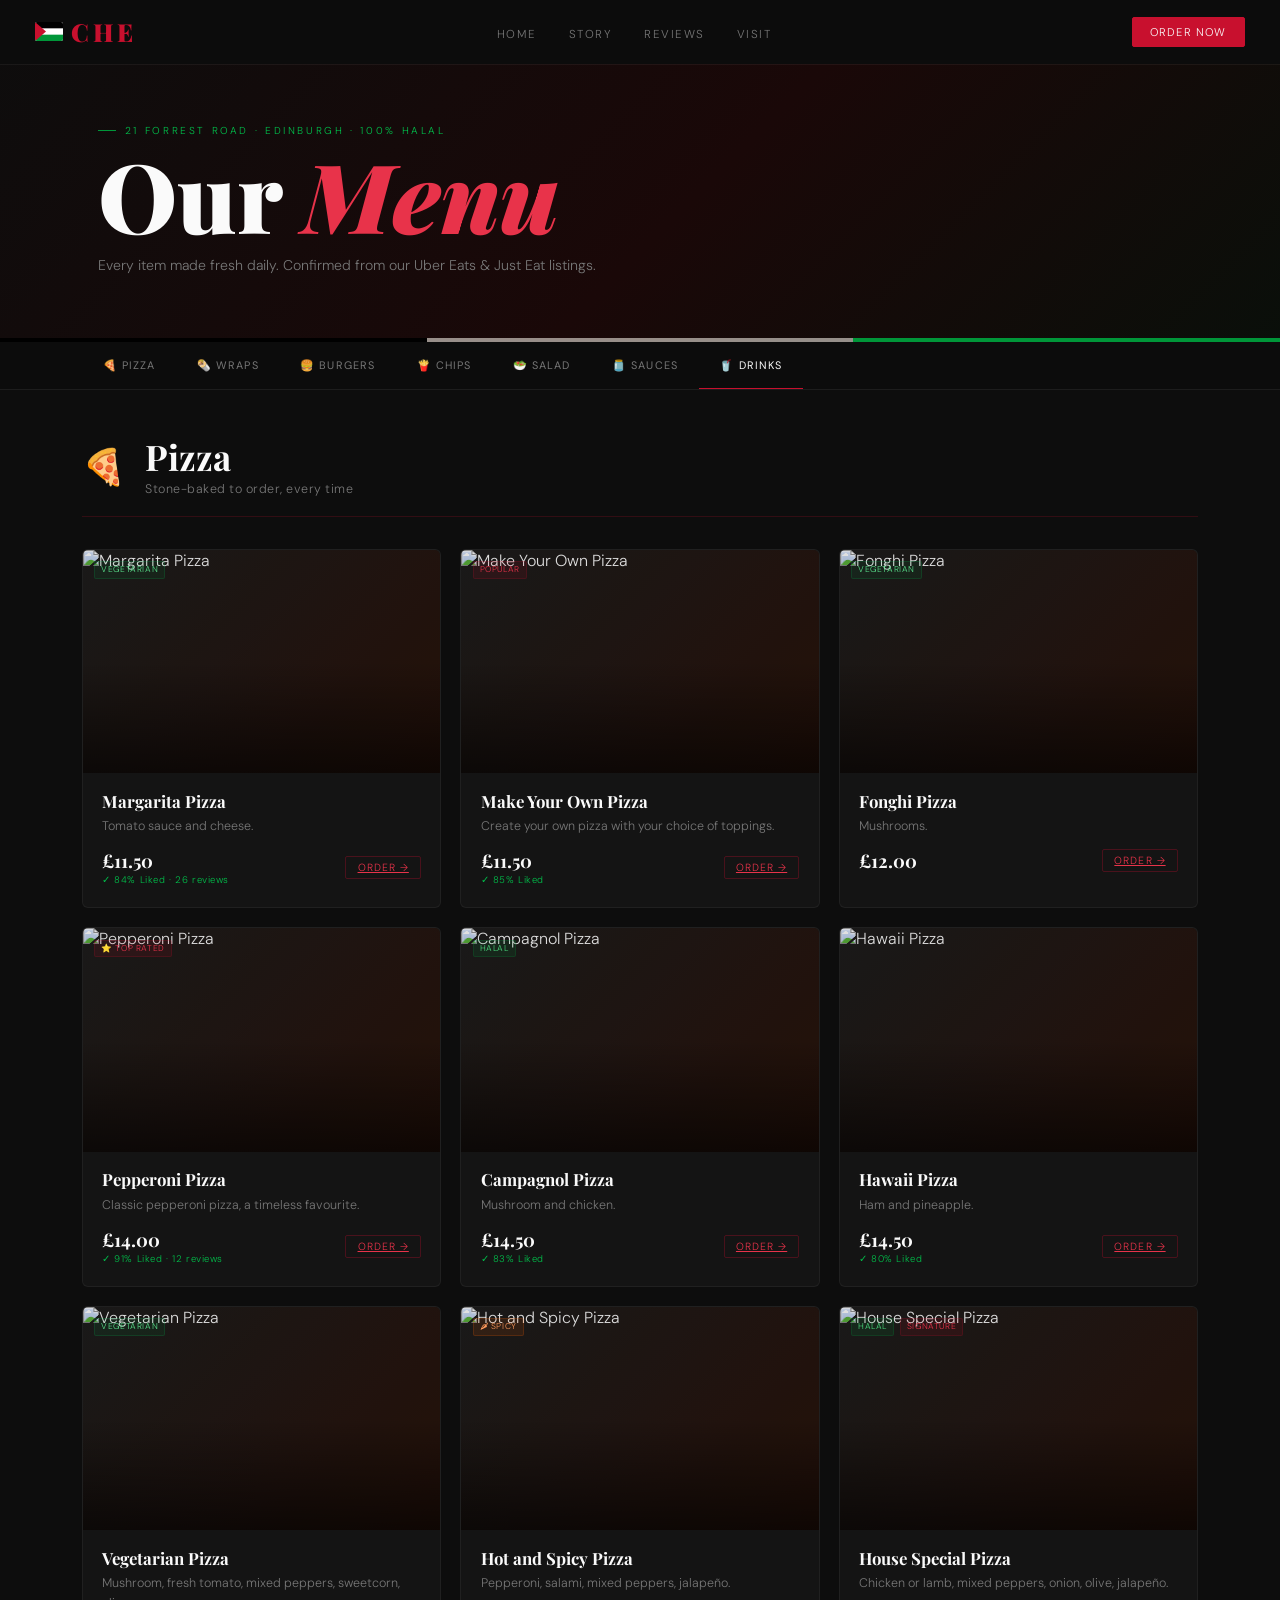
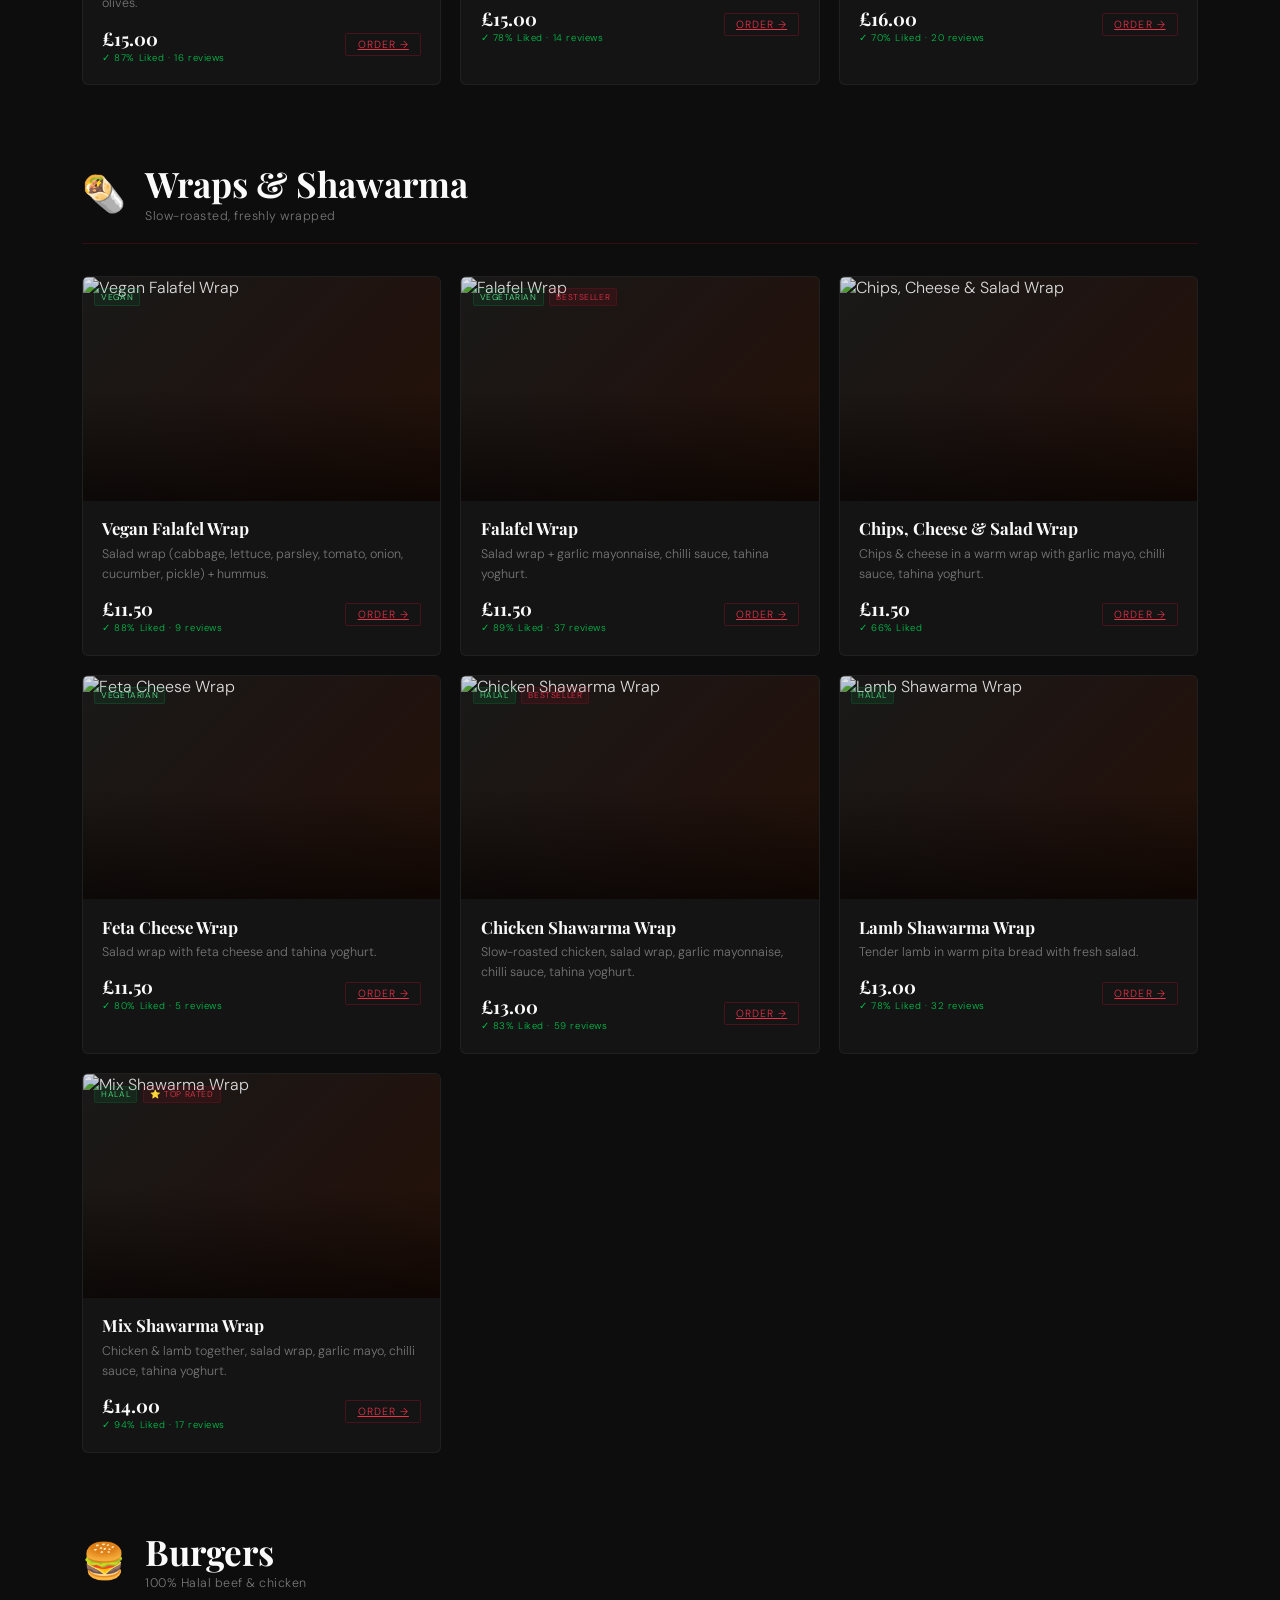
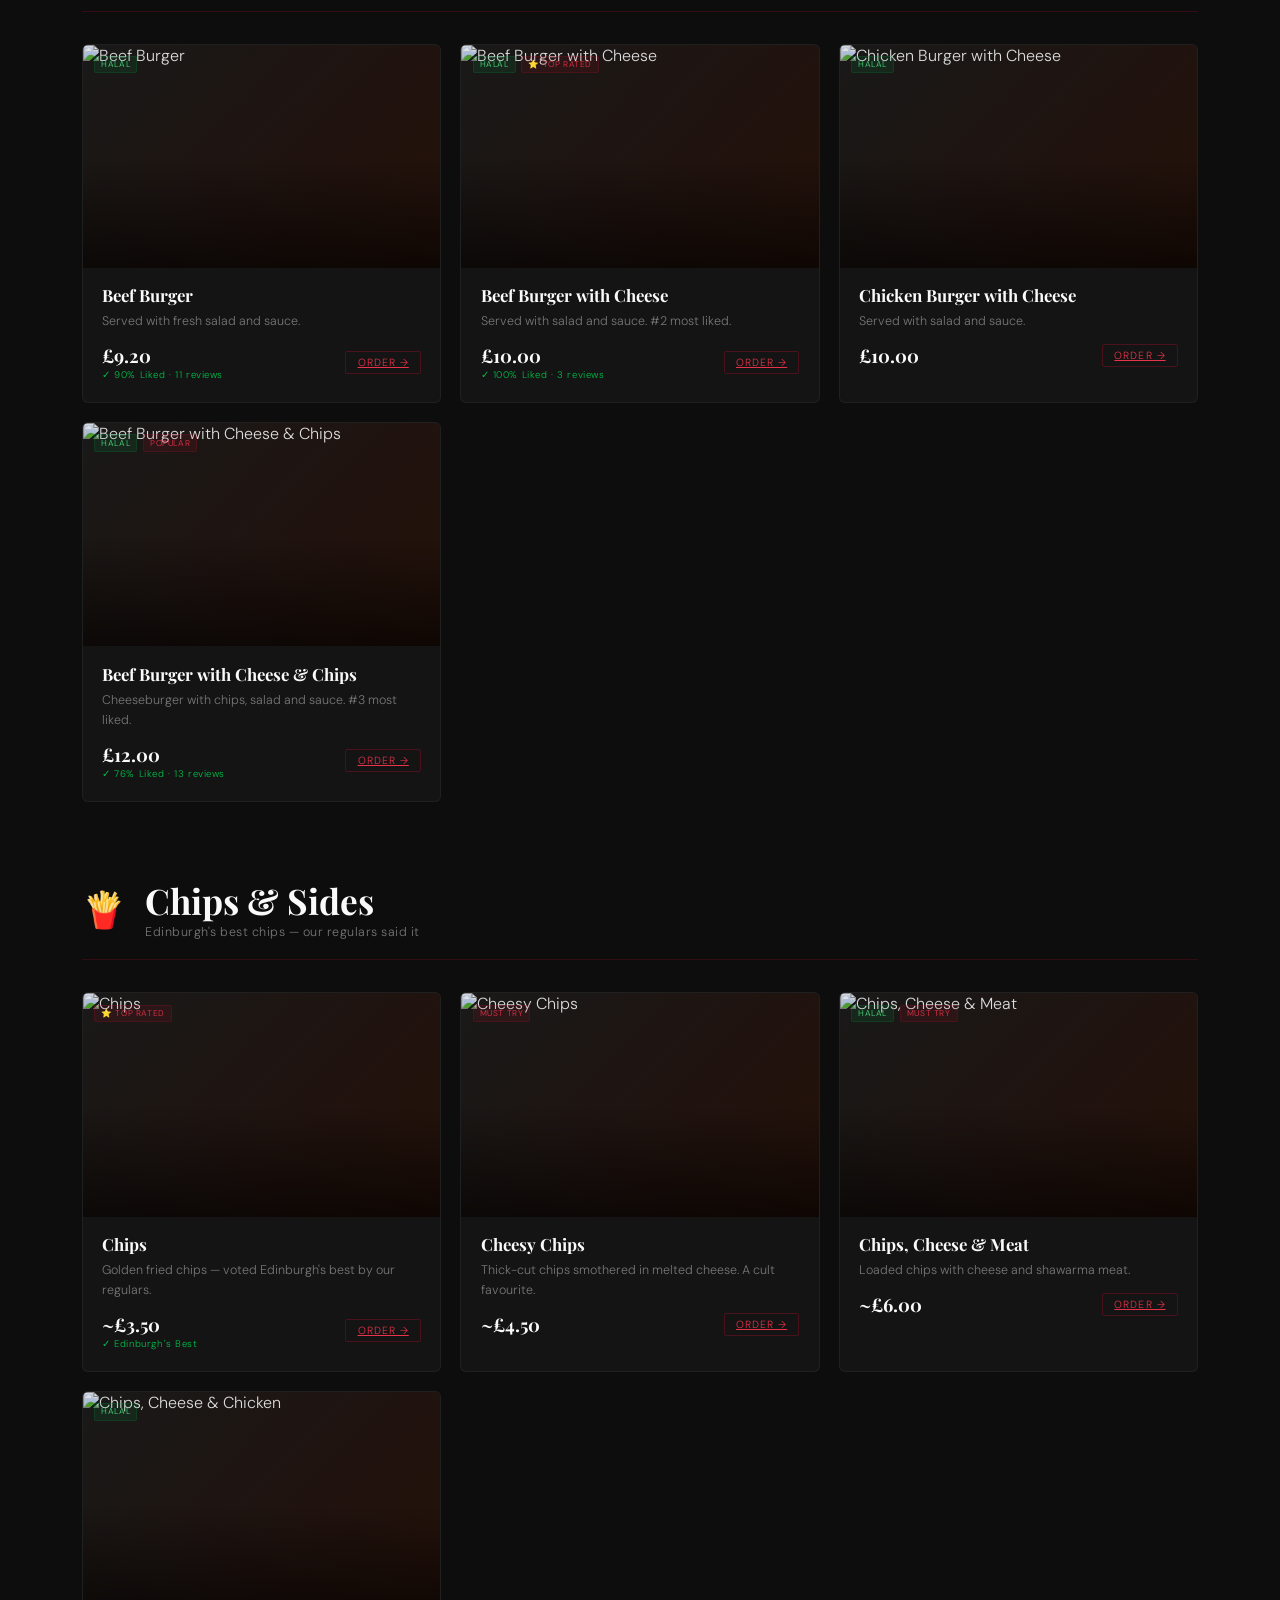
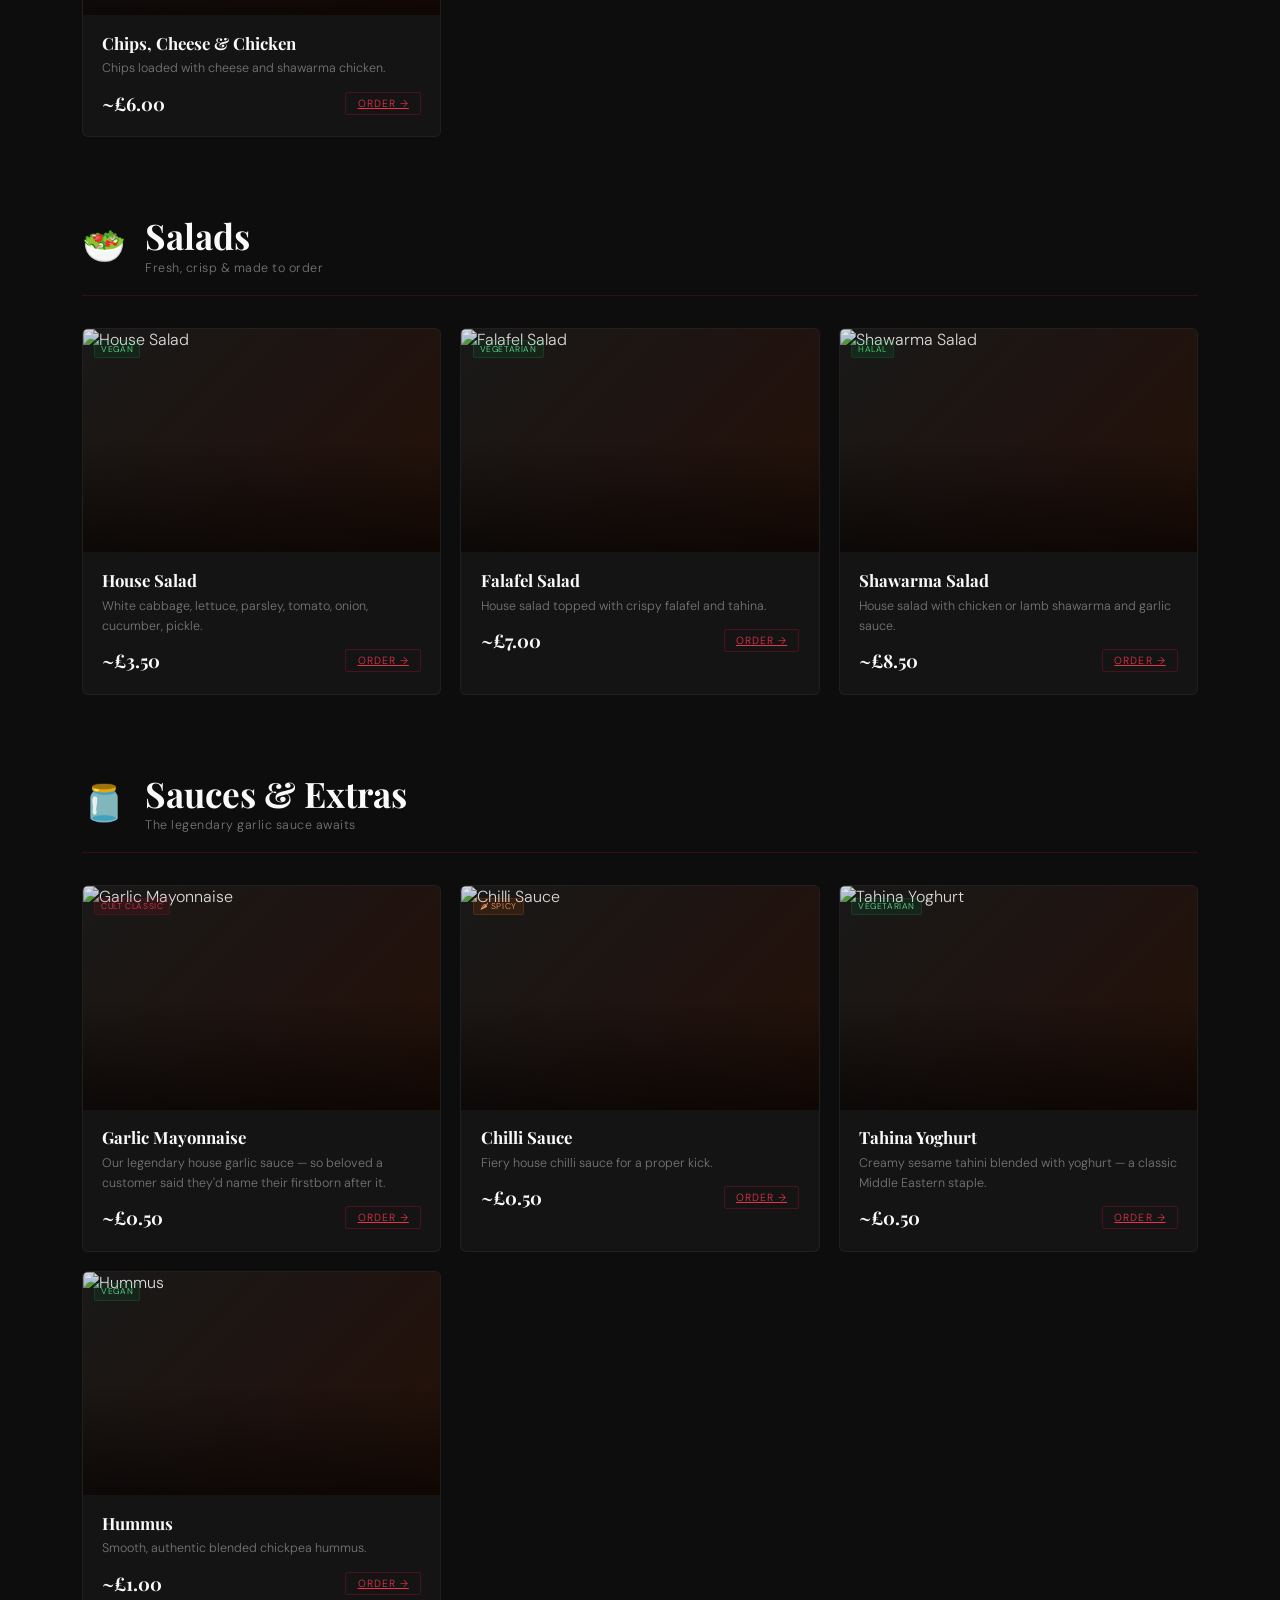
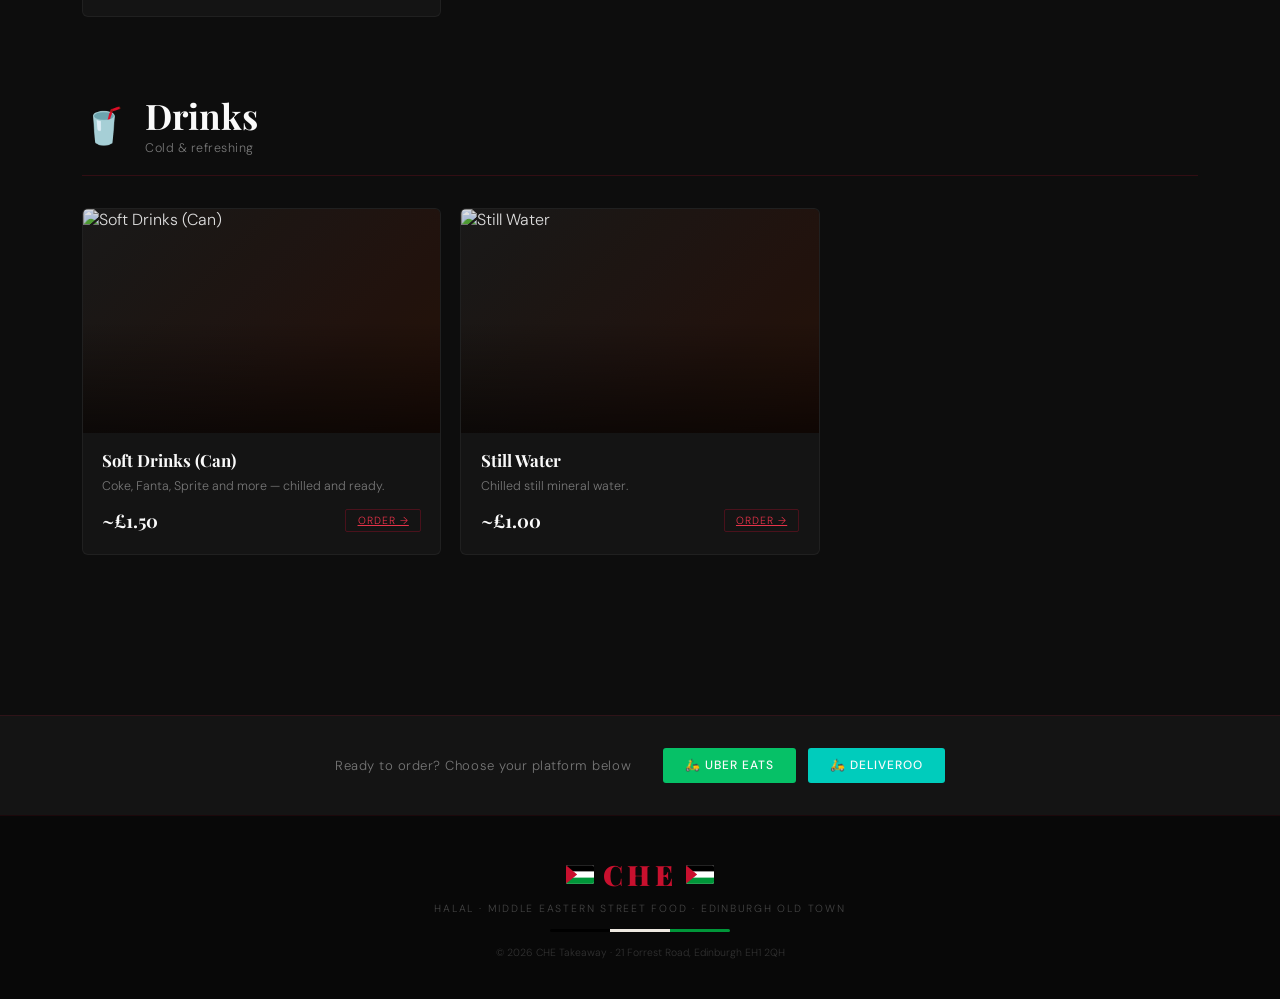
==== menu.html @ 6ca1e1d2 "initial commit" ====
<!DOCTYPE html>
<html lang="en">
<head>
<meta charset="UTF-8">
<meta name="viewport" content="width=device-width, initial-scale=1.0">
<meta name="description" content="CHE Edinburgh Full Menu — Halal shawarmas, pizzas, burgers, chips and more. 21 Forrest Road, Edinburgh.">
<title>Menu — CHE Edinburgh</title>
<link rel="preconnect" href="https://fonts.googleapis.com">
<link rel="preconnect" href="https://fonts.gstatic.com" crossorigin>
<link href="https://fonts.googleapis.com/css2?family=Playfair+Display:ital,wght@0,700;0,900;1,700&family=DM+Sans:opsz,wght@9..40,300;9..40,400;9..40,500&display=swap" rel="stylesheet">
<link rel="stylesheet" href="style.css">
<link rel="stylesheet" href="menu-page.css">
</head>
<body class="menu-page">

<!-- NAV -->
<nav id="nav" class="scrolled">
  <a class="nav-logo" href="index.html">
    <svg class="flag-sm" viewBox="0 0 28 19" xmlns="http://www.w3.org/2000/svg"><rect width="28" height="19" fill="#fff"/><rect width="28" height="6.33" fill="#000"/><rect y="12.67" width="28" height="6.33" fill="#009639"/><polygon points="0,0 11,9.5 0,19" fill="#C8102E"/></svg>
    <span class="logo-text">CHE</span>
  </a>
  <ul class="nav-links">
    <li><a href="index.html">Home</a></li>
    <li><a href="index.html#about">Story</a></li>
    <li><a href="index.html#reviews">Reviews</a></li>
    <li><a href="index.html#visit">Visit</a></li>
  </ul>
  <div class="nav-actions">
    <a href="https://www.ubereats.com/gb/store/che-takeaway/v60_GKCqQgy2SAcvM6nmnQ?diningMode=DELIVERY&sc=SEARCH_SUGGESTION" target="_blank" class="btn-order">Order Now</a>
  </div>
  <button class="ham" id="ham" aria-label="Open menu">
    <span></span><span></span><span></span>
  </button>
</nav>

<!-- MOBILE DRAWER -->
<div class="mob-menu" id="mobMenu">
  <button class="mob-close" id="mobClose">✕</button>
  <nav class="mob-nav">
    <a href="index.html" class="mob-link">Home</a>
    <a href="index.html#about" class="mob-link">Our Story</a>
    <a href="index.html#reviews" class="mob-link">Reviews</a>
    <a href="index.html#visit" class="mob-link">Visit Us</a>
  </nav>
  <div class="mob-order">
    <a href="https://www.ubereats.com/gb/store/che-takeaway/v60_GKCqQgy2SAcvM6nmnQ?diningMode=DELIVERY&sc=SEARCH_SUGGESTION" target="_blank" class="mob-btn ue">Uber Eats</a>
    <a href="https://deliveroo.co.uk/menu/edinburgh/old-town-and-canongate/che-old-town?utm_medium=affiliate&utm_source=google_maps_link&fulfillment_type=DELIVERY" target="_blank" class="mob-btn dr">Deliveroo</a>
  </div>
</div>

<!-- MENU HERO -->
<div class="menu-hero">
  <div class="menu-hero-bg"></div>
  <div class="menu-hero-content">
    <p class="menu-hero-eye">21 Forrest Road · Edinburgh · 100% Halal</p>
    <h1 class="menu-hero-title">Our <em>Menu</em></h1>
    <p class="menu-hero-sub">Every item made fresh daily. Confirmed from our Uber Eats &amp; Just Eat listings.</p>
  </div>
  <div class="flag-band"><div class="fb-blk"></div><div class="fb-wht"></div><div class="fb-grn"></div></div>
</div>

<!-- STICKY CATEGORY NAV -->
<div class="cat-nav" id="catNav">
  <div class="cat-nav-inner">
    <button class="cat-btn active" data-cat="pizza">🍕 Pizza</button>
    <button class="cat-btn" data-cat="wraps">🌯 Wraps</button>
    <button class="cat-btn" data-cat="burgers">🍔 Burgers</button>
    <button class="cat-btn" data-cat="chips">🍟 Chips</button>
    <button class="cat-btn" data-cat="salad">🥗 Salad</button>
    <button class="cat-btn" data-cat="sauces">🫙 Sauces</button>
    <button class="cat-btn" data-cat="drinks">🥤 Drinks</button>
  </div>
</div>

<!-- MENU CONTENT -->
<main class="menu-main">

  <!-- PIZZA -->
  <section class="menu-cat" id="cat-pizza">
    <div class="menu-cat-header">
      <div class="cat-icon">🍕</div>
      <div>
        <h2 class="cat-title">Pizza</h2>
        <p class="cat-sub">Stone-baked to order, every time</p>
      </div>
    </div>
    <div class="menu-cards" id="cards-pizza"></div>
  </section>

  <!-- WRAPS -->
  <section class="menu-cat" id="cat-wraps">
    <div class="menu-cat-header">
      <div class="cat-icon">🌯</div>
      <div>
        <h2 class="cat-title">Wraps &amp; Shawarma</h2>
        <p class="cat-sub">Slow-roasted, freshly wrapped</p>
      </div>
    </div>
    <div class="menu-cards" id="cards-wraps"></div>
  </section>

  <!-- BURGERS -->
  <section class="menu-cat" id="cat-burgers">
    <div class="menu-cat-header">
      <div class="cat-icon">🍔</div>
      <div>
        <h2 class="cat-title">Burgers</h2>
        <p class="cat-sub">100% Halal beef &amp; chicken</p>
      </div>
    </div>
    <div class="menu-cards" id="cards-burgers"></div>
  </section>

  <!-- CHIPS -->
  <section class="menu-cat" id="cat-chips">
    <div class="menu-cat-header">
      <div class="cat-icon">🍟</div>
      <div>
        <h2 class="cat-title">Chips &amp; Sides</h2>
        <p class="cat-sub">Edinburgh's best chips — our regulars said it</p>
      </div>
    </div>
    <div class="menu-cards" id="cards-chips"></div>
  </section>

  <!-- SALAD -->
  <section class="menu-cat" id="cat-salad">
    <div class="menu-cat-header">
      <div class="cat-icon">🥗</div>
      <div>
        <h2 class="cat-title">Salads</h2>
        <p class="cat-sub">Fresh, crisp &amp; made to order</p>
      </div>
    </div>
    <div class="menu-cards" id="cards-salad"></div>
  </section>

  <!-- SAUCES -->
  <section class="menu-cat" id="cat-sauces">
    <div class="menu-cat-header">
      <div class="cat-icon">🫙</div>
      <div>
        <h2 class="cat-title">Sauces &amp; Extras</h2>
        <p class="cat-sub">The legendary garlic sauce awaits</p>
      </div>
    </div>
    <div class="menu-cards" id="cards-sauces"></div>
  </section>

  <!-- DRINKS -->
  <section class="menu-cat" id="cat-drinks">
    <div class="menu-cat-header">
      <div class="cat-icon">🥤</div>
      <div>
        <h2 class="cat-title">Drinks</h2>
        <p class="cat-sub">Cold &amp; refreshing</p>
      </div>
    </div>
    <div class="menu-cards" id="cards-drinks"></div>
  </section>

</main>

<!-- ORDER STRIP -->
<div class="order-strip">
  <p class="order-strip-text">Ready to order? Choose your platform below</p>
  <div class="order-strip-btns">
    <a href="https://www.ubereats.com/gb/store/che-takeaway/v60_GKCqQgy2SAcvM6nmnQ?diningMode=DELIVERY&sc=SEARCH_SUGGESTION" target="_blank" class="strip-btn ue-btn">🛵 Uber Eats</a>
    <a href="https://deliveroo.co.uk/menu/edinburgh/old-town-and-canongate/che-old-town?utm_medium=affiliate&utm_source=google_maps_link&fulfillment_type=DELIVERY" target="_blank" class="strip-btn dr-btn">🛵 Deliveroo</a>
  </div>
</div>

<!-- LIGHTBOX -->
<div class="lightbox" id="lightbox">
  <div class="lb-backdrop" onclick="closeLightbox()"></div>
  <button class="lb-close" onclick="closeLightbox()">✕</button>
  <div class="lb-inner">
    <img id="lb-img" src="" alt="">
    <div class="lb-caption">
      <div id="lb-name"></div>
      <div id="lb-price"></div>
    </div>
  </div>
</div>

<footer>
  <div class="footer-logo">
    <svg viewBox="0 0 30 20" class="flag-sm" xmlns="http://www.w3.org/2000/svg"><rect width="30" height="20" fill="#fff"/><rect width="30" height="6.67" fill="#000"/><rect y="13.33" width="30" height="6.67" fill="#009639"/><polygon points="0,0 12,10 0,20" fill="#C8102E"/></svg>
    <span>CHE</span>
    <svg viewBox="0 0 30 20" class="flag-sm" xmlns="http://www.w3.org/2000/svg"><rect width="30" height="20" fill="#fff"/><rect width="30" height="6.67" fill="#000"/><rect y="13.33" width="30" height="6.67" fill="#009639"/><polygon points="0,0 12,10 0,20" fill="#C8102E"/></svg>
  </div>
  <p class="footer-tagline">Halal · Middle Eastern Street Food · Edinburgh Old Town</p>
  <div class="footer-flag"><div></div><div></div><div></div></div>
  <p class="footer-legal">© 2026 CHE Takeaway · 21 Forrest Road, Edinburgh EH1 2QH</p>
</footer>

<script src="menu-data.js"></script>
<script src="menu-page.js"></script>
</body>
</html>
---- style.css ----
/* ═══════════════════════════════════════
   CHE Edinburgh — style.css
   ═══════════════════════════════════════ */

*, *::before, *::after { box-sizing: border-box; margin: 0; padding: 0; }

:root {
  --red:   #C8102E;
  --red-l: #E8334A;
  --red-d: #8B0C22;
  --green: #009639;
  --grn-l: #00C04B;
  --blk:   #0D0D0D;
  --blk2:  #141414;
  --blk3:  #1C1C1C;
  --blk4:  #242424;
  --wht:   #FAFAFA;
  --off:   #EDE8E0;
  --grey:  #777;
  --grey2: #444;
  --ease:  cubic-bezier(.16,1,.3,1);
  --fd:    'Playfair Display', serif;
  --fb:    'DM Sans', sans-serif;
}

html { scroll-behavior: smooth; -webkit-tap-highlight-color: transparent; }

body {
  background: var(--blk);
  color: var(--wht);
  font-family: var(--fb);
  font-weight: 300;
  overflow-x: hidden;
  -webkit-font-smoothing: antialiased;
}

img { display: block; max-width: 100%; }
a { color: inherit; }
button { font-family: var(--fb); }

/* ══════════════════════════════════
   SCROLL ANIMATIONS
══════════════════════════════════ */
[data-anim] {
  opacity: 0;
  transition: opacity .8s var(--ease), transform .8s var(--ease);
}
[data-anim="fade-up"]    { transform: translateY(32px); }
[data-anim="fade-left"]  { transform: translateX(-40px); }
[data-anim="fade-right"] { transform: translateX(40px); }
[data-anim="zoom-in"]    { transform: scale(.92); }
[data-anim].visible      { opacity: 1; transform: none; }

/* Hero CSS animations (no JS needed) */
.hero-anim {
  opacity: 0;
  transform: translateY(22px);
  animation: heroFadeUp .9s var(--ease) forwards;
  animation-delay: var(--d, 0ms);
}
@keyframes heroFadeUp {
  to { opacity: 1; transform: none; }
}

/* ══════════════════════════════════
   FLAG + DIVIDERS
══════════════════════════════════ */
.flag-sm  { display: block; width: 28px; height: 19px; border-radius: 2px; overflow: hidden; flex-shrink: 0; }
.flag-md  { display: block; width: 36px; height: 24px; border-radius: 2px; overflow: hidden; }
.hero-flag { display: block; width: 50px; height: 33px; border-radius: 3px; overflow: hidden; flex-shrink: 0; box-shadow: 0 2px 12px rgba(0,0,0,.7); }

.flag-divider { height: 3px; display: flex; }
.flag-divider div:nth-child(1) { flex: 1; background: #000; }
.flag-divider div:nth-child(2) { flex: 1; background: var(--off); opacity: .45; }
.flag-divider div:nth-child(3) { flex: 1; background: var(--green); }

.flag-band { position: absolute; bottom: 0; left: 0; right: 0; height: 4px; display: flex; }
.fb-blk { flex: 1; background: #000; }
.fb-wht { flex: 1; background: var(--off); opacity: .6; }
.fb-grn { flex: 1; background: var(--green); }

/* ══════════════════════════════════
   NAV
══════════════════════════════════ */
nav {
  position: fixed;
  top: 0; left: 0; right: 0;
  z-index: 200;
  height: 64px;
  padding: 0 2.2rem;
  display: flex;
  align-items: center;
  justify-content: space-between;
  transition: background .4s, box-shadow .4s;
}
nav.scrolled {
  background: rgba(13,13,13,.97);
  backdrop-filter: blur(18px);
  -webkit-backdrop-filter: blur(18px);
  box-shadow: 0 1px 0 rgba(255,255,255,.05);
}
.nav-logo { display: flex; align-items: center; gap: 8px; text-decoration: none; flex-shrink: 0; }

/* CHE NAME — Palestinian red */
.logo-text {
  font-family: var(--fd);
  font-size: 1.55rem;
  font-weight: 900;
  letter-spacing: .14em;
  color: var(--red) !important;
  line-height: 1;
}

.nav-links { display: flex; gap: 2rem; list-style: none; }
.nav-links a { font-size: .72rem; letter-spacing: .13em; text-transform: uppercase; color: var(--grey); text-decoration: none; transition: color .2s; }
.nav-links a:hover { color: var(--wht); }
.nav-actions { display: flex; gap: .6rem; }
.btn-order {
  font-size: .7rem; letter-spacing: .1em; text-transform: uppercase;
  padding: .42rem 1.1rem; border-radius: 2px; text-decoration: none;
  background: var(--red); color: var(--wht); border: 1px solid var(--red);
  transition: background .2s; white-space: nowrap;
}
.btn-order:hover { background: var(--red-l); }

/* Hamburger */
.ham { display: none; flex-direction: column; gap: 5px; cursor: pointer; padding: 8px; border: none; background: none; }
.ham span { display: block; width: 22px; height: 1.5px; background: var(--wht); border-radius: 2px; transition: transform .3s, opacity .3s; }
.ham.open span:first-child  { transform: translateY(6.5px) rotate(45deg); }
.ham.open span:nth-child(2) { opacity: 0; }
.ham.open span:last-child   { transform: translateY(-6.5px) rotate(-45deg); }

/* Mobile drawer */
.mob-menu {
  position: fixed; inset: 0; z-index: 190;
  background: rgba(13,13,13,.98); backdrop-filter: blur(20px); -webkit-backdrop-filter: blur(20px);
  display: flex; flex-direction: column; align-items: center; justify-content: center;
  padding: 5rem 2rem 3rem;
  gap: 2.2rem;
  overflow-y: auto;
  opacity: 0; visibility: hidden; transition: opacity .35s, visibility .35s;
}
.mob-menu.open { opacity: 1; visibility: visible; }
.mob-close { position: absolute; top: 1.2rem; right: 1.5rem; background: none; border: none; color: var(--grey); font-size: 1.5rem; cursor: pointer; padding: .5rem; line-height: 1; }
.mob-nav { display: flex; flex-direction: column; align-items: center; gap: 1.4rem; width: 100%; }
.mob-link { font-family: var(--fd); font-size: clamp(1.6rem, 7vw, 2.1rem); font-weight: 700; color: var(--wht); text-decoration: none; transition: color .2s; white-space: nowrap; }
.mob-link:hover { color: var(--red-l); }
.mob-order { display: flex; flex-direction: column; gap: .75rem; align-items: center; width: 100%; max-width: 260px; }
.mob-btn { font-size: .78rem; letter-spacing: .08em; text-transform: uppercase; padding: .75rem 1.5rem; border-radius: 3px; text-decoration: none; color: var(--wht); font-family: var(--fb); width: 100%; text-align: center; }
.mob-btn.ue { background: #06C167; }
.mob-btn.je { background: #FF8000; }
.mob-btn.dr { background: #00CCBC; }
.mob-flags { display: flex; gap: 10px; }

/* ══════════════════════════════════
   HERO
══════════════════════════════════ */
.hero { min-height: 100svh; position: relative; overflow: hidden; display: flex; align-items: center; justify-content: center; }
.hero-img { position: absolute; inset: 0; z-index: 0; overflow: hidden; }
.hero-img img { width: 100%; height: 120%; object-fit: cover; object-position: center; filter: brightness(.55); will-change: transform; transform: scale(1.04); }
.hero-img-overlay {
  position: absolute; inset: 0;
  background:
    linear-gradient(to top, rgba(13,13,13,.95) 0%, rgba(13,13,13,.35) 50%, rgba(13,13,13,.15) 100%),
    linear-gradient(135deg, rgba(139,12,34,.3) 0%, transparent 55%);
}
.hero-content {
  position: relative; z-index: 1;
  display: flex; flex-direction: column; align-items: center; justify-content: center; text-align: center;
  padding: 120px 2rem 100px; max-width: 860px; margin: 0 auto; width: 100%;
}
.hero-glow {
  position: absolute; inset: 0; z-index: 0;
  background: radial-gradient(ellipse 70% 50% at 50% 80%, rgba(200,16,46,.15) 0%, transparent 65%);
  pointer-events: none;
}
.hero-eye {
  font-size: .63rem; letter-spacing: .28em; text-transform: uppercase; color: var(--grn-l);
  margin-bottom: 1rem; display: flex; align-items: center; justify-content: center; gap: .65rem; position: relative; z-index: 1;
}
.eye-line { display: block; width: 18px; height: 1px; background: var(--green); }
.hero-title-wrap { display: flex; align-items: center; justify-content: center; gap: 1rem; margin-bottom: .7rem; position: relative; z-index: 1; }
.hero-title { font-family: var(--fd); font-size: clamp(4rem,10vw,9rem); font-weight: 900; line-height: .9; color: var(--wht); margin: 0; }
.hero-title em { font-style: italic; color: var(--red-l); display: block; font-size: .38em; letter-spacing: .1em; margin-top: .25em; }
.hero-sub { margin-top: 1.4rem; font-size: clamp(.85rem,1.5vw,1rem); color: rgba(255,255,255,.75); max-width: 560px; line-height: 1.9; position: relative; z-index: 1; }
.hero-btns { margin-top: 2rem; display: flex; gap: .8rem; flex-wrap: wrap; justify-content: center; position: relative; z-index: 1; }
.btn-primary {
  background: var(--red); color: var(--wht); border: 1px solid var(--red);
  padding: .82rem 1.8rem; font-size: .75rem; letter-spacing: .14em; text-transform: uppercase;
  border-radius: 2px; text-decoration: none; transition: background .2s, transform .18s; font-family: var(--fb);
}
.btn-primary:hover { background: var(--red-l); transform: translateY(-1px); }
.btn-ghost {
  color: var(--wht); border: 1px solid rgba(255,255,255,.22); padding: .82rem 1.8rem;
  font-size: .75rem; letter-spacing: .14em; text-transform: uppercase; border-radius: 2px;
  text-decoration: none; transition: border-color .2s, transform .18s; font-family: var(--fb);
}
.btn-ghost:hover { border-color: var(--wht); transform: translateY(-1px); }
.hero-scroll { position: absolute; bottom: 1.8rem; left: 50%; transform: translateX(-50%); display: flex; flex-direction: column; align-items: center; gap: .4rem; z-index: 1; }
.hero-scroll span { font-size: .59rem; letter-spacing: .22em; text-transform: uppercase; color: var(--grey2); }
.scroll-line { width: 1px; height: 30px; background: linear-gradient(to bottom, var(--red), transparent); animation: scrollPulse 2s ease-in-out infinite; }
@keyframes scrollPulse { 0%,100%{opacity:.3}50%{opacity:1} }

/* ══════════════════════════════════
   SHARED SECTION
══════════════════════════════════ */
.section-inner { max-width: 1180px; margin: 0 auto; padding: 0 3rem; }
.section-label { font-size: .63rem; letter-spacing: .26em; text-transform: uppercase; color: var(--grn-l); margin-bottom: .9rem; display: flex; align-items: center; gap: .55rem; }
.section-label::before { content: ''; display: block; width: 18px; height: 1px; background: var(--green); }
.section-title { font-family: var(--fd); font-size: clamp(1.9rem,4vw,3rem); font-weight: 700; color: var(--wht); line-height: 1.15; }
.section-title em { font-style: italic; color: var(--red-l); }
.sec-hd { text-align: center; margin-bottom: 3rem; }
.sec-eye { font-size: .63rem; letter-spacing: .26em; text-transform: uppercase; color: var(--grn-l); display: inline-flex; align-items: center; gap: .55rem; margin-bottom: .75rem; }
.sec-eye::before,.sec-eye::after { content: ''; display: block; width: 18px; height: 1px; background: var(--green); }
.sec-sub { font-size: .75rem; color: var(--grey); letter-spacing: .08em; margin-top: .5rem; }

/* ══════════════════════════════════
   ABOUT
══════════════════════════════════ */
#about { padding: 6rem 0; }
.about-wrap { max-width: 1180px; margin: 0 auto; padding: 0 3rem; display: grid; grid-template-columns: 1fr 1fr; gap: 5rem; align-items: center; }
.about-text p { color: var(--grey); line-height: 1.9; font-size: .9rem; margin-bottom: .85rem; }
.badges { display: flex; gap: .4rem; flex-wrap: wrap; margin-top: 1.4rem; }
.badge { font-size: .6rem; letter-spacing: .09em; text-transform: uppercase; border: 1px solid rgba(200,16,46,.35); color: var(--red-l); padding: .26rem .72rem; border-radius: 2px; }
.badge.green { border-color: rgba(0,150,57,.4); color: var(--grn-l); }
.about-card { background: var(--blk2); border: 1px solid rgba(200,16,46,.12); border-radius: 3px; padding: 2.2rem; position: relative; overflow: hidden; }
.card-flag-bar { position: absolute; top: 0; left: 0; right: 0; height: 3px; background: linear-gradient(to right, #000 33%, var(--red) 33% 66%, var(--green) 66%); }
.stats-grid { display: grid; grid-template-columns: 1fr 1fr; gap: 1.6rem; margin-top: 1.3rem; }
.stat-num { font-family: var(--fd); font-size: 2.5rem; font-weight: 900; color: var(--wht); line-height: 1; }
.stat-num sup { color: var(--red-l); font-size: 1.2rem; }
.stat-lbl { font-size: .65rem; letter-spacing: .1em; text-transform: uppercase; color: var(--grey); margin-top: .25rem; }

/* ══════════════════════════════════
   FOOD SHOWCASE
══════════════════════════════════ */
.showcase-section { background: var(--blk2); padding: 3rem 0 5rem; }
.showcase-grid { display: grid; grid-template-columns: 1.2fr 1fr 1fr 1fr; grid-template-rows: 280px 280px; gap: .9rem; margin-top: 2.5rem; }
.food-card { border-radius: 4px; overflow: hidden; position: relative; cursor: pointer; }
.food-card.tall { grid-row: span 2; }
.food-card img { width: 100%; height: 100%; object-fit: cover; filter: brightness(.82); transition: transform .55s ease, filter .55s ease; }
.food-card:hover img { transform: scale(1.07); filter: brightness(.55); }
.food-card:hover .fc-info { background: linear-gradient(to top, rgba(0,0,0,.97), transparent); }
.fc-badge { position: absolute; top: .65rem; right: .65rem; font-size: .56rem; letter-spacing: .08em; text-transform: uppercase; padding: .18rem .5rem; border-radius: 2px; font-family: var(--fb); font-weight: 500; }
.fc-badge.halal { background: var(--green); color: #fff; }
.fc-badge.vegan { background: rgba(0,200,80,.85); color: #fff; }
.fc-badge.best  { background: var(--red); color: #fff; }
.fc-info { position: absolute; bottom: 0; left: 0; right: 0; padding: 1.1rem .9rem .8rem; background: linear-gradient(to top, rgba(0,0,0,.92), transparent); transition: background .3s; }
.fc-name { font-family: var(--fd); font-size: .95rem; font-weight: 700; color: var(--wht); line-height: 1.2; margin-bottom: .18rem; }
.fc-price { font-size: .72rem; color: var(--red-l); letter-spacing: .04em; }
.fc-zoom { position: absolute; top: .7rem; left: .7rem; background: rgba(0,0,0,.55); border-radius: 50%; width: 32px; height: 32px; display: flex; align-items: center; justify-content: center; font-size: 1rem; opacity: 0; transition: opacity .3s; color: var(--wht); font-weight: 700; }
.food-card:hover .fc-zoom { opacity: 1; }
.showcase-cta { text-align: center; margin-top: 2.5rem; }

/* ══════════════════════════════════
   LIGHTBOX
══════════════════════════════════ */
.lightbox { position: fixed; inset: 0; z-index: 999; display: flex; align-items: center; justify-content: center; opacity: 0; visibility: hidden; transition: opacity .35s, visibility .35s; }
.lightbox.open { opacity: 1; visibility: visible; }
.lb-backdrop { position: absolute; inset: 0; background: rgba(0,0,0,.92); backdrop-filter: blur(8px); cursor: pointer; }
.lb-inner { position: relative; max-width: 860px; width: 90vw; z-index: 1; transform: scale(.92); transition: transform .4s var(--ease); }
.lightbox.open .lb-inner { transform: scale(1); }
.lb-inner img { width: 100%; max-height: 80vh; object-fit: cover; border-radius: 6px; display: block; transition: opacity .18s; }
.lb-caption { text-align: center; margin-top: 1rem; }
#lb-name { font-family: var(--fd); font-size: 1.3rem; font-weight: 700; color: var(--wht); }
#lb-price { font-size: .85rem; color: var(--red-l); margin-top: .2rem; }
.lb-close { position: fixed; top: 1.2rem; right: 1.2rem; background: rgba(255,255,255,.1); border: none; color: var(--wht); font-size: 1.3rem; width: 40px; height: 40px; border-radius: 50%; cursor: pointer; display: flex; align-items: center; justify-content: center; transition: background .2s; z-index: 2; }
.lb-close:hover { background: var(--red); }
.lb-prev,.lb-next { position: fixed; top: 50%; transform: translateY(-50%); background: rgba(255,255,255,.08); border: 1px solid rgba(255,255,255,.15); color: var(--wht); font-size: 1.5rem; width: 48px; height: 48px; border-radius: 50%; cursor: pointer; display: flex; align-items: center; justify-content: center; transition: background .2s; z-index: 2; }
.lb-prev { left: 1rem; }
.lb-next { right: 1rem; }
.lb-prev:hover,.lb-next:hover { background: var(--red); }

/* ══════════════════════════════════
   ORDER SECTION — brand logos
══════════════════════════════════ */
.order-section { background: var(--blk3); padding: 4.5rem 0; }
.order-inner { text-align: center; }
.order-sub { font-size: .88rem; color: var(--grey); line-height: 1.75; max-width: 520px; margin: .65rem auto 2.5rem; }
.app-grid { display: flex; gap: 1.5rem; justify-content: center; flex-wrap: wrap; }
.app-card {
  display: flex; flex-direction: column; align-items: center; gap: .8rem;
  padding: 1.4rem 1.6rem 1.6rem; border: 1px solid rgba(255,255,255,.07);
  border-radius: 8px; text-decoration: none; transition: border-color .25s, background .25s, transform .25s;
  min-width: 170px; flex: 0 0 auto;
}
.app-card:hover { border-color: rgba(255,255,255,.18); background: rgba(255,255,255,.04); transform: translateY(-5px); }
.app-logo-wrap {
  width: 100%; height: 72px; border-radius: 8px;
  display: flex; align-items: center; justify-content: center;
  transition: transform .25s, filter .25s; overflow: hidden; padding: 0 .5rem;
}
.app-card:hover .app-logo-wrap { transform: scale(1.04); filter: brightness(1.08); }
.walkin-logo { background: var(--blk2) !important; border: 1px solid rgba(200,16,46,.25); flex-direction: column; gap: .3rem; }
.walkin-icon { font-size: 1.8rem; line-height: 1; }
.walkin-text { font-size: .7rem; letter-spacing: .08em; text-transform: uppercase; color: var(--grey); }
.app-name { font-size: .82rem; font-weight: 500; color: var(--wht); letter-spacing: .08em; text-transform: uppercase; }
.app-sub  { font-size: .7rem; color: var(--grey); }

/* ══════════════════════════════════
   TAGS
══════════════════════════════════ */
.tag { font-size: .53rem; letter-spacing: .07em; text-transform: uppercase; padding: .14rem .38rem; border-radius: 2px; }
.tag-halal { background: rgba(0,150,57,.12); color: #4de080; border: 1px solid rgba(0,150,57,.2); }
.tag-veg   { background: rgba(0,180,80,.08); color: #5de890; border: 1px solid rgba(0,180,80,.18); }
.tag-vegan { background: rgba(0,180,80,.08); color: #5de890; border: 1px solid rgba(0,180,80,.18); }
.tag-pop   { background: rgba(200,16,46,.1); color: var(--red-l); border: 1px solid rgba(200,16,46,.18); }
.tag-top   { background: rgba(200,16,46,.1); color: var(--red-l); border: 1px solid rgba(200,16,46,.18); }
.tag-best  { background: rgba(200,16,46,.1); color: var(--red-l); border: 1px solid rgba(200,16,46,.18); }
.tag-sig   { background: rgba(200,16,46,.1); color: var(--red-l); border: 1px solid rgba(200,16,46,.18); }
.tag-cult  { background: rgba(200,16,46,.1); color: var(--red-l); border: 1px solid rgba(200,16,46,.18); }
.tag-must  { background: rgba(200,16,46,.1); color: var(--red-l); border: 1px solid rgba(200,16,46,.18); }
.tag-hot   { background: rgba(255,100,0,.1); color: #ff9a5c; border: 1px solid rgba(255,100,0,.18); }

/* ══════════════════════════════════
   REVIEWS
══════════════════════════════════ */
.reviews-section { background: var(--blk2); padding: 5.5rem 0; position: relative; overflow: hidden; }
.big-quote { position: absolute; top: -4rem; left: .5rem; font-family: var(--fd); font-size: 15rem; color: rgba(200,16,46,.04); line-height: 1; font-weight: 900; pointer-events: none; user-select: none; }
.reviews-grid { display: grid; grid-template-columns: repeat(3,1fr); gap: 1rem; margin-top: 3rem; }
.review-card { background: var(--blk4); border: 1px solid rgba(255,255,255,.05); border-radius: 3px; padding: 1.6rem; position: relative; transition: transform .3s, border-color .3s; }
.review-card:hover { transform: translateY(-4px); border-color: rgba(200,16,46,.2); }
.review-card::after { content: ''; position: absolute; bottom: 0; left: 0; right: 0; height: 2px; background: linear-gradient(to right, var(--red), transparent); border-radius: 0 0 3px 3px; }
.stars { color: #F5B800; font-size: .8rem; letter-spacing: 2px; margin-bottom: .85rem; }
.review-text { font-size: .82rem; line-height: 1.88; color: var(--grey); font-style: italic; margin-bottom: 1.1rem; }
.reviewer { display: flex; align-items: center; gap: .65rem; }
.r-avatar { width: 32px; height: 32px; border-radius: 50%; background: linear-gradient(135deg, var(--red-d), var(--red)); display: flex; align-items: center; justify-content: center; font-size: .66rem; font-weight: 500; color: var(--wht); flex-shrink: 0; }
.r-name { font-size: .77rem; font-weight: 500; color: var(--wht); }
.r-src  { font-size: .65rem; color: var(--grey); }

/* ══════════════════════════════════
   VISIT
══════════════════════════════════ */
.visit-section { padding: 5.5rem 0; }
.visit-grid { display: grid; grid-template-columns: 1fr 1fr; gap: 5rem; }
.info-title { font-family: var(--fd); font-size: 1.5rem; font-weight: 700; color: var(--wht); margin-bottom: 1.4rem; }
.hours-list { list-style: none; }
.hours-list li { display: flex; justify-content: space-between; padding: .62rem 0; border-bottom: 1px solid rgba(255,255,255,.05); font-size: .82rem; }
.hours-list li.no-border { border: none; }
.day  { color: var(--grey); }
.time { color: var(--wht); }
.time.late { color: var(--grn-l); }
.contact-list { list-style: none; display: flex; flex-direction: column; gap: .9rem; }
.contact-list li { display: flex; align-items: flex-start; gap: .82rem; }
.contact-icon { width: 32px; height: 32px; background: rgba(200,16,46,.09); border: 1px solid rgba(200,16,46,.15); border-radius: 3px; display: flex; align-items: center; justify-content: center; flex-shrink: 0; font-size: .85rem; }
.contact-label { font-size: .62rem; letter-spacing: .1em; text-transform: uppercase; color: var(--grn-l); margin-bottom: .18rem; }
.contact-val { font-size: .83rem; color: var(--wht); line-height: 1.6; }
.contact-val a { color: var(--wht); text-decoration: none; }
.contact-val a:hover { color: var(--red-l); }

/* MAP */
.map-wrap { height: 280px; position: relative; overflow: hidden; }
.map-wrap iframe { width: 100%; height: 100%; border: 0; filter: grayscale(80%) invert(88%) hue-rotate(180deg) brightness(.65) contrast(1.2); }
.map-pin { position: absolute; top: 50%; left: 50%; transform: translate(-50%,-65%); background: var(--red); color: var(--wht); font-size: .68rem; letter-spacing: .09em; text-transform: uppercase; padding: .48rem 1.1rem; border-radius: 2px; white-space: nowrap; pointer-events: none; box-shadow: 0 4px 18px rgba(0,0,0,.6); font-family: var(--fb); }

/* ══════════════════════════════════
   FOOTER
══════════════════════════════════ */
footer { background: #080808; padding: 2.5rem 2rem; text-align: center; border-top: 1px solid rgba(200,16,46,.1); }
.footer-logo { display: flex; align-items: center; justify-content: center; gap: 9px; margin-bottom: .6rem; font-family: var(--fd); font-size: 1.75rem; font-weight: 900; letter-spacing: .16em; color: var(--red); }
.footer-tagline { font-size: .65rem; letter-spacing: .17em; text-transform: uppercase; color: var(--grey2); }
.footer-flag { height: 3px; display: flex; max-width: 180px; margin: .85rem auto; border-radius: 2px; overflow: hidden; }
.footer-flag div:nth-child(1) { flex: 1; background: #000; }
.footer-flag div:nth-child(2) { flex: 1; background: var(--off); }
.footer-flag div:nth-child(3) { flex: 1; background: var(--green); }
.footer-legal { font-size: .65rem; color: rgba(100,100,100,.45); margin-top: .4rem; }

/* ══════════════════════════════════
   RESPONSIVE
══════════════════════════════════ */
@media(max-width:900px) {
  .showcase-grid { grid-template-columns: 1fr 1fr; grid-template-rows: auto; }
  .food-card.tall { grid-row: auto; }
  .reviews-grid { grid-template-columns: 1fr 1fr; }
}
@media(max-width:768px) {
  nav { padding: 0 1.2rem; }
  .nav-links, .nav-actions { display: none; }
  .ham { display: flex; }
  .hero-content { padding: 100px 1.4rem 80px; }
  .hero-title { font-size: clamp(3rem,13vw,5rem); }
  .hero-sub { max-width: 100%; }
  .hero-flag { width: 38px; height: 25px; }
  .hero-scroll { display: none; }
  .about-wrap { grid-template-columns: 1fr; gap: 2.5rem; padding: 0 1.3rem; }
  #about { padding: 4rem 0; }
  .showcase-section .section-inner { padding: 0 1.3rem; }
  .showcase-grid { grid-template-columns: 1fr 1fr; gap: .75rem; }
  .order-section { padding: 3.5rem 0; }
  .order-section .section-inner { padding: 0 1.3rem; }
  .app-grid { gap: 1rem; }
  .app-card { min-width: 140px; padding: 1rem 1.2rem 1.3rem; }
  .reviews-section { padding: 4rem 0; }
  .reviews-section .section-inner { padding: 0 1.3rem; }
  .reviews-grid { grid-template-columns: 1fr; }
  .visit-section { padding: 4rem 0; }
  .visit-grid { grid-template-columns: 1fr; gap: 3rem; padding: 0 1.3rem; }
  .lb-prev { left: .3rem; }
  .lb-next { right: .3rem; }
}
@media(max-width:480px) {
  .hero-title { font-size: clamp(2.8rem,13vw,4rem); }
  .showcase-grid { grid-template-columns: 1fr; }
  .app-card { width: 100%; max-width: 300px; }
}
---- menu-page.css ----
/* ═══════════════════════════════════════
   CHE Edinburgh — menu-page.css
   Separate full menu page styles
   ═══════════════════════════════════════ */

/* ── Logo & nav CHE name — Palestinian red ── */
.logo-text {
  font-family: var(--fd);
  font-size: 1.55rem;
  font-weight: 900;
  letter-spacing: .14em;
  color: var(--red) !important;
  line-height: 1;
}

/* ── Menu page body ── */
.menu-page {
  background: var(--blk);
}

/* ── Menu Hero ── */
.menu-hero {
  min-height: 38vh;
  position: relative;
  display: flex;
  align-items: flex-end;
  overflow: hidden;
  padding-top: 64px;
}
.menu-hero-bg {
  position: absolute;
  inset: 0;
  background:
    linear-gradient(135deg, #0D0D0D 0%, #1A0808 55%, #0a0f0a 100%),
    radial-gradient(ellipse 70% 60% at 30% 80%, rgba(200,16,46,.22) 0%, transparent 65%);
}
.menu-hero-content {
  position: relative;
  z-index: 1;
  padding: 3rem 3rem 4rem;
  max-width: 1180px;
  margin: 0 auto;
  width: 100%;
}
.menu-hero-eye {
  font-size: .63rem;
  letter-spacing: .26em;
  text-transform: uppercase;
  color: var(--grn-l);
  margin-bottom: .8rem;
  display: flex;
  align-items: center;
  gap: .55rem;
}
.menu-hero-eye::before { content: ''; display: block; width: 18px; height: 1px; background: var(--green); }
.menu-hero-title {
  font-family: var(--fd);
  font-size: clamp(3rem, 8vw, 6rem);
  font-weight: 900;
  color: var(--wht);
  line-height: .95;
  margin-bottom: .8rem;
}
.menu-hero-title em { font-style: italic; color: var(--red-l); }
.menu-hero-sub {
  font-size: .88rem;
  color: var(--grey);
  max-width: 500px;
  line-height: 1.75;
}

/* ── Sticky category nav ── */
.cat-nav {
  position: sticky;
  top: 63px;
  z-index: 150;
  background: rgba(13,13,13,.97);
  backdrop-filter: blur(16px);
  -webkit-backdrop-filter: blur(16px);
  border-bottom: 1px solid rgba(255,255,255,.07);
  overflow-x: auto;
  scrollbar-width: none;
}
.cat-nav::-webkit-scrollbar { display: none; }
.cat-nav-inner {
  display: flex;
  gap: 0;
  max-width: 1180px;
  margin: 0 auto;
  padding: 0 2rem;
}
.cat-btn {
  font-size: .68rem;
  letter-spacing: .1em;
  text-transform: uppercase;
  color: var(--grey);
  padding: 1rem 1.3rem;
  border: none;
  border-bottom: 2px solid transparent;
  background: none;
  cursor: pointer;
  font-family: var(--fb);
  white-space: nowrap;
  flex-shrink: 0;
  transition: color .2s, border-color .2s;
  margin-bottom: -1px;
}
.cat-btn.active { color: var(--wht); border-bottom-color: var(--red); }
.cat-btn:hover { color: var(--wht); }

/* ── Menu main ── */
.menu-main {
  max-width: 1180px;
  margin: 0 auto;
  padding: 3rem 2rem 5rem;
}

/* ── Category section ── */
.menu-cat {
  margin-bottom: 5rem;
  scroll-margin-top: 130px;
}
.menu-cat-header {
  display: flex;
  align-items: center;
  gap: 1.2rem;
  margin-bottom: 2rem;
  padding-bottom: 1.2rem;
  border-bottom: 1px solid rgba(200,16,46,.2);
}
.cat-icon {
  font-size: 2.2rem;
  line-height: 1;
  flex-shrink: 0;
}
.cat-title {
  font-family: var(--fd);
  font-size: clamp(1.5rem, 3vw, 2.2rem);
  font-weight: 700;
  color: var(--wht);
  line-height: 1.1;
}
.cat-sub {
  font-size: .78rem;
  color: var(--grey);
  margin-top: .25rem;
  letter-spacing: .04em;
}

/* ── Menu cards grid — big photo cards ── */
.menu-cards {
  display: grid;
  grid-template-columns: repeat(auto-fill, minmax(280px, 1fr));
  gap: 1.2rem;
}

.menu-card {
  background: var(--blk2);
  border: 1px solid rgba(255,255,255,.05);
  border-radius: 6px;
  overflow: hidden;
  transition: transform .3s var(--ease), border-color .3s, box-shadow .3s;
  cursor: pointer;
}
.menu-card:hover {
  transform: translateY(-5px);
  border-color: rgba(200,16,46,.3);
  box-shadow: 0 12px 40px rgba(0,0,0,.5);
}

.menu-card-img {
  position: relative;
  aspect-ratio: 16/10;
  overflow: hidden;
}
.menu-card-img img {
  width: 100%;
  height: 100%;
  object-fit: cover;
  display: block;
  filter: brightness(.88);
  transition: transform .5s ease, filter .5s ease;
}
.menu-card:hover .menu-card-img img {
  transform: scale(1.06);
  filter: brightness(.7);
}
.menu-card-img-overlay {
  position: absolute;
  inset: 0;
  background: linear-gradient(to top, rgba(0,0,0,.6) 0%, transparent 50%);
}

.menu-card-tags {
  position: absolute;
  top: .7rem;
  left: .7rem;
  display: flex;
  gap: .35rem;
  flex-wrap: wrap;
}

.menu-card-body {
  padding: 1.1rem 1.2rem 1.3rem;
}
.menu-card-name {
  font-family: var(--fd);
  font-size: 1.05rem;
  font-weight: 700;
  color: var(--wht);
  margin-bottom: .35rem;
  line-height: 1.25;
}
.menu-card-desc {
  font-size: .78rem;
  color: var(--grey);
  line-height: 1.6;
  margin-bottom: .7rem;
}
.menu-card-footer {
  display: flex;
  align-items: center;
  justify-content: space-between;
}
.menu-card-price {
  font-family: var(--fd);
  font-size: 1.15rem;
  font-weight: 700;
  color: var(--wht);
}
.menu-card-badge {
  font-size: .6rem;
  color: var(--grn-l);
  letter-spacing: .06em;
}
.menu-card-order {
  font-size: .65rem;
  letter-spacing: .1em;
  text-transform: uppercase;
  color: var(--red-l);
  border: 1px solid rgba(200,16,46,.3);
  padding: .25rem .7rem;
  border-radius: 2px;
  transition: background .2s, color .2s;
}
.menu-card:hover .menu-card-order {
  background: var(--red);
  color: var(--wht);
  border-color: var(--red);
}

/* ── Showcase CTA ── */
.showcase-cta {
  text-align: center;
  margin-top: 2.5rem;
}

/* ── Order strip ── */
.order-strip {
  background: var(--blk2);
  border-top: 1px solid rgba(200,16,46,.15);
  padding: 2rem 2rem;
  display: flex;
  align-items: center;
  justify-content: center;
  gap: 2rem;
  flex-wrap: wrap;
}
.order-strip-text {
  font-size: .82rem;
  color: var(--grey);
  letter-spacing: .04em;
}
.order-strip-btns {
  display: flex;
  gap: .7rem;
  flex-wrap: wrap;
}
.strip-btn {
  font-size: .75rem;
  letter-spacing: .08em;
  text-transform: uppercase;
  padding: .6rem 1.4rem;
  border-radius: 3px;
  text-decoration: none;
  font-family: var(--fb);
  font-weight: 500;
  transition: opacity .2s, transform .2s;
  color: var(--wht);
}
.strip-btn:hover { opacity: .88; transform: translateY(-1px); }
.ue-btn { background: #06C167; }
.je-btn { background: #FF8000; }
.dr-btn { background: #00CCBC; }

/* ── Menu page lightbox ── */
.lightbox { z-index: 999; }

/* ── Animate in on scroll ── */
[data-anim] {
  opacity: 0;
  transition: opacity .75s cubic-bezier(.16,1,.3,1), transform .75s cubic-bezier(.16,1,.3,1);
}
[data-anim="fade-up"]    { transform: translateY(30px); }
[data-anim="fade-left"]  { transform: translateX(-36px); }
[data-anim="fade-right"] { transform: translateX(36px); }
[data-anim="zoom-in"]    { transform: scale(.94); }
[data-anim].visible      { opacity: 1; transform: none; }

.menu-card[data-anim] {
  opacity: 0;
  transform: translateY(24px);
  transition: opacity .65s cubic-bezier(.16,1,.3,1), transform .65s cubic-bezier(.16,1,.3,1), border-color .3s, box-shadow .3s !important;
}
.menu-card[data-anim].visible {
  opacity: 1;
  transform: translateY(0);
}
.menu-card[data-anim]:hover {
  transform: translateY(-5px) !important;
}

/* ── Responsive ── */
@media(max-width:768px) {
  .menu-hero-content { padding: 2rem 1.3rem 3rem; }
  .menu-main { padding: 2rem 1.2rem 4rem; }
  .cat-nav-inner { padding: 0 1rem; }
  .menu-cards { grid-template-columns: 1fr 1fr; }
  .order-strip { flex-direction: column; gap: 1rem; text-align: center; }
}
@media(max-width:480px) {
  .menu-cards { grid-template-columns: 1fr; }
}
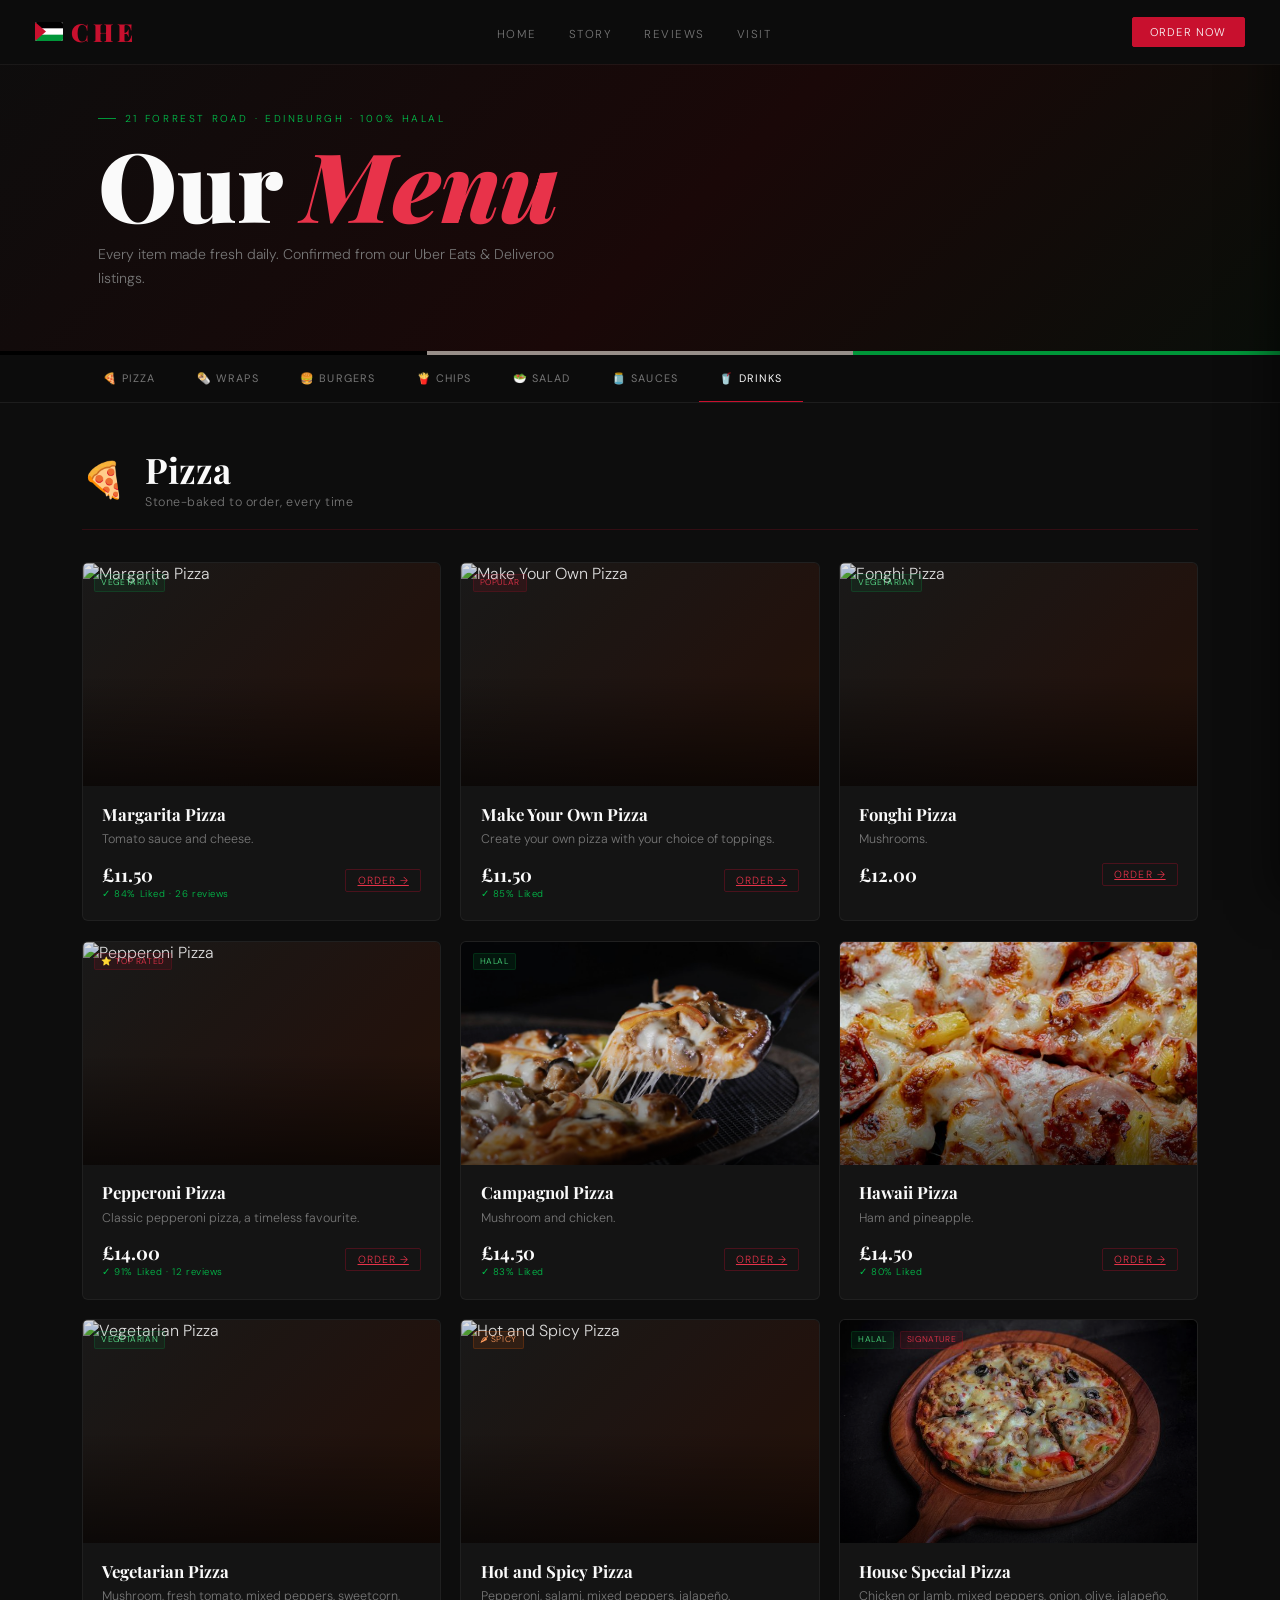
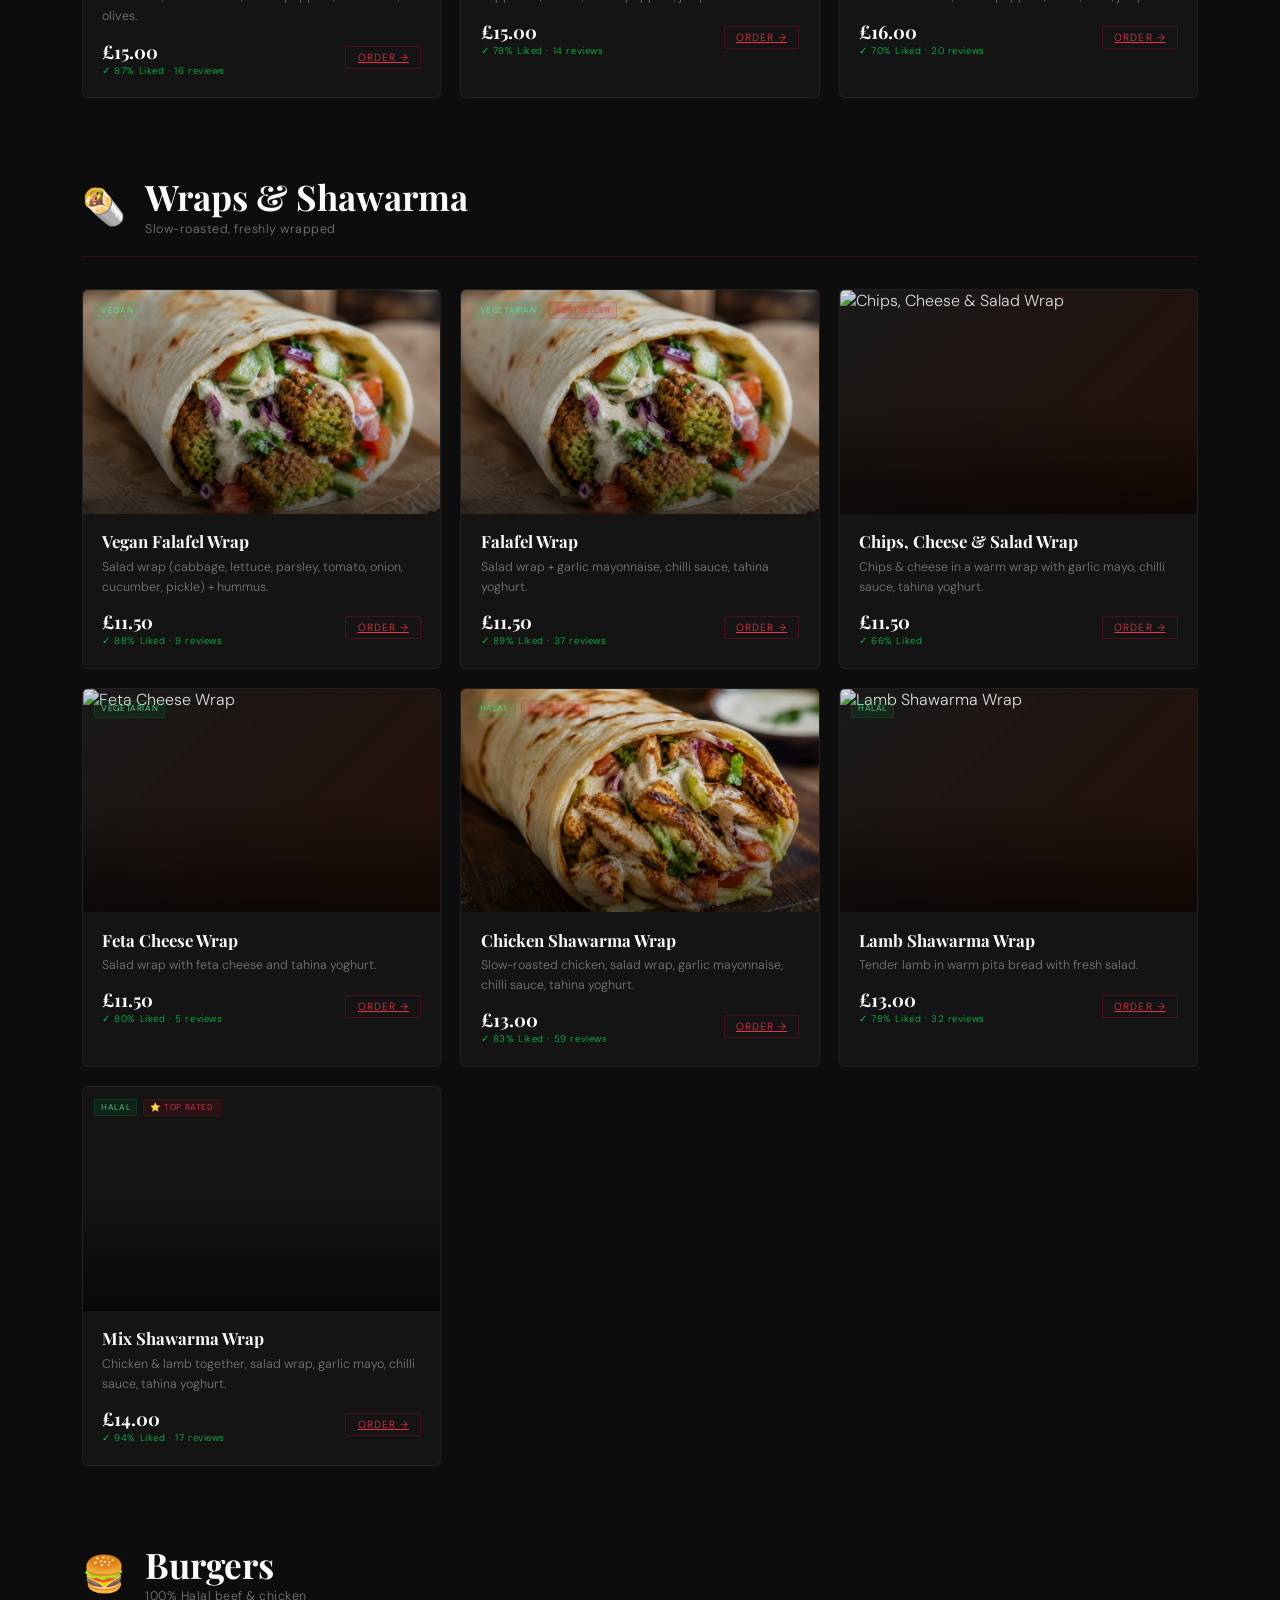
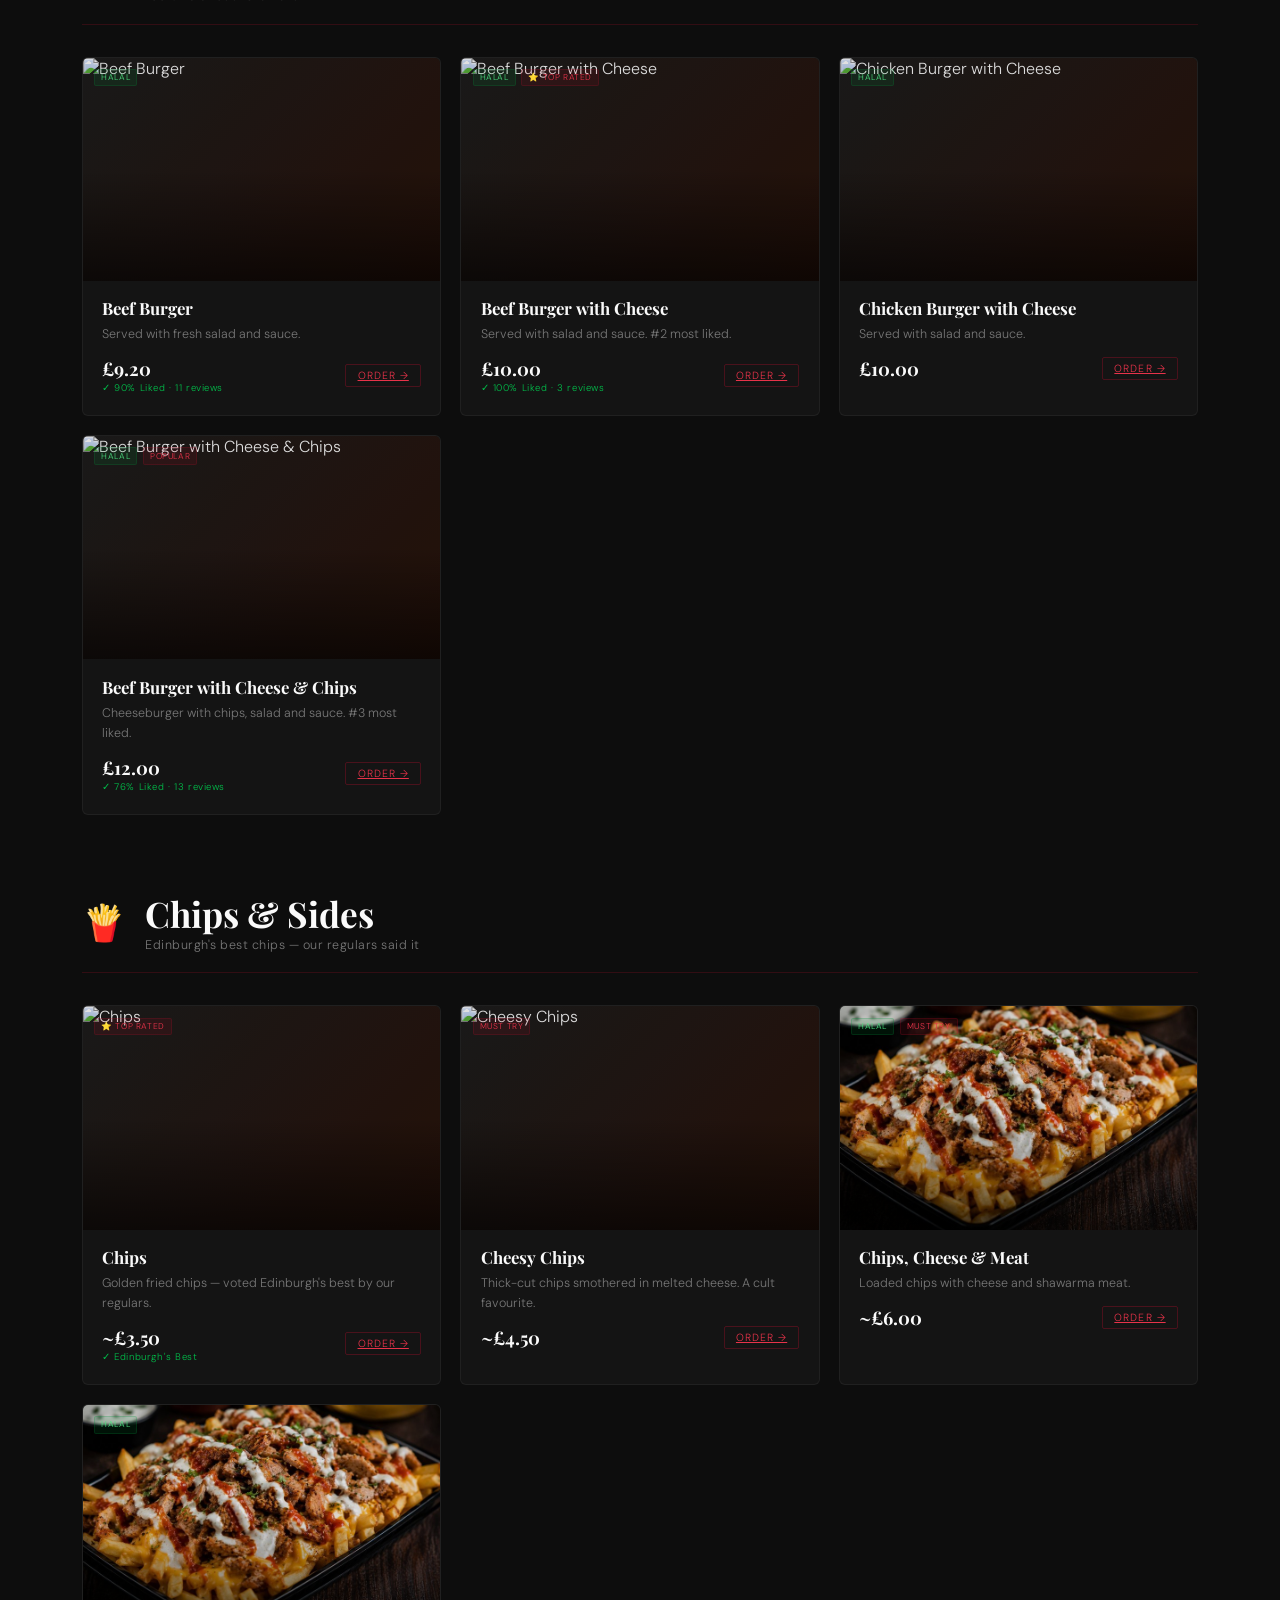
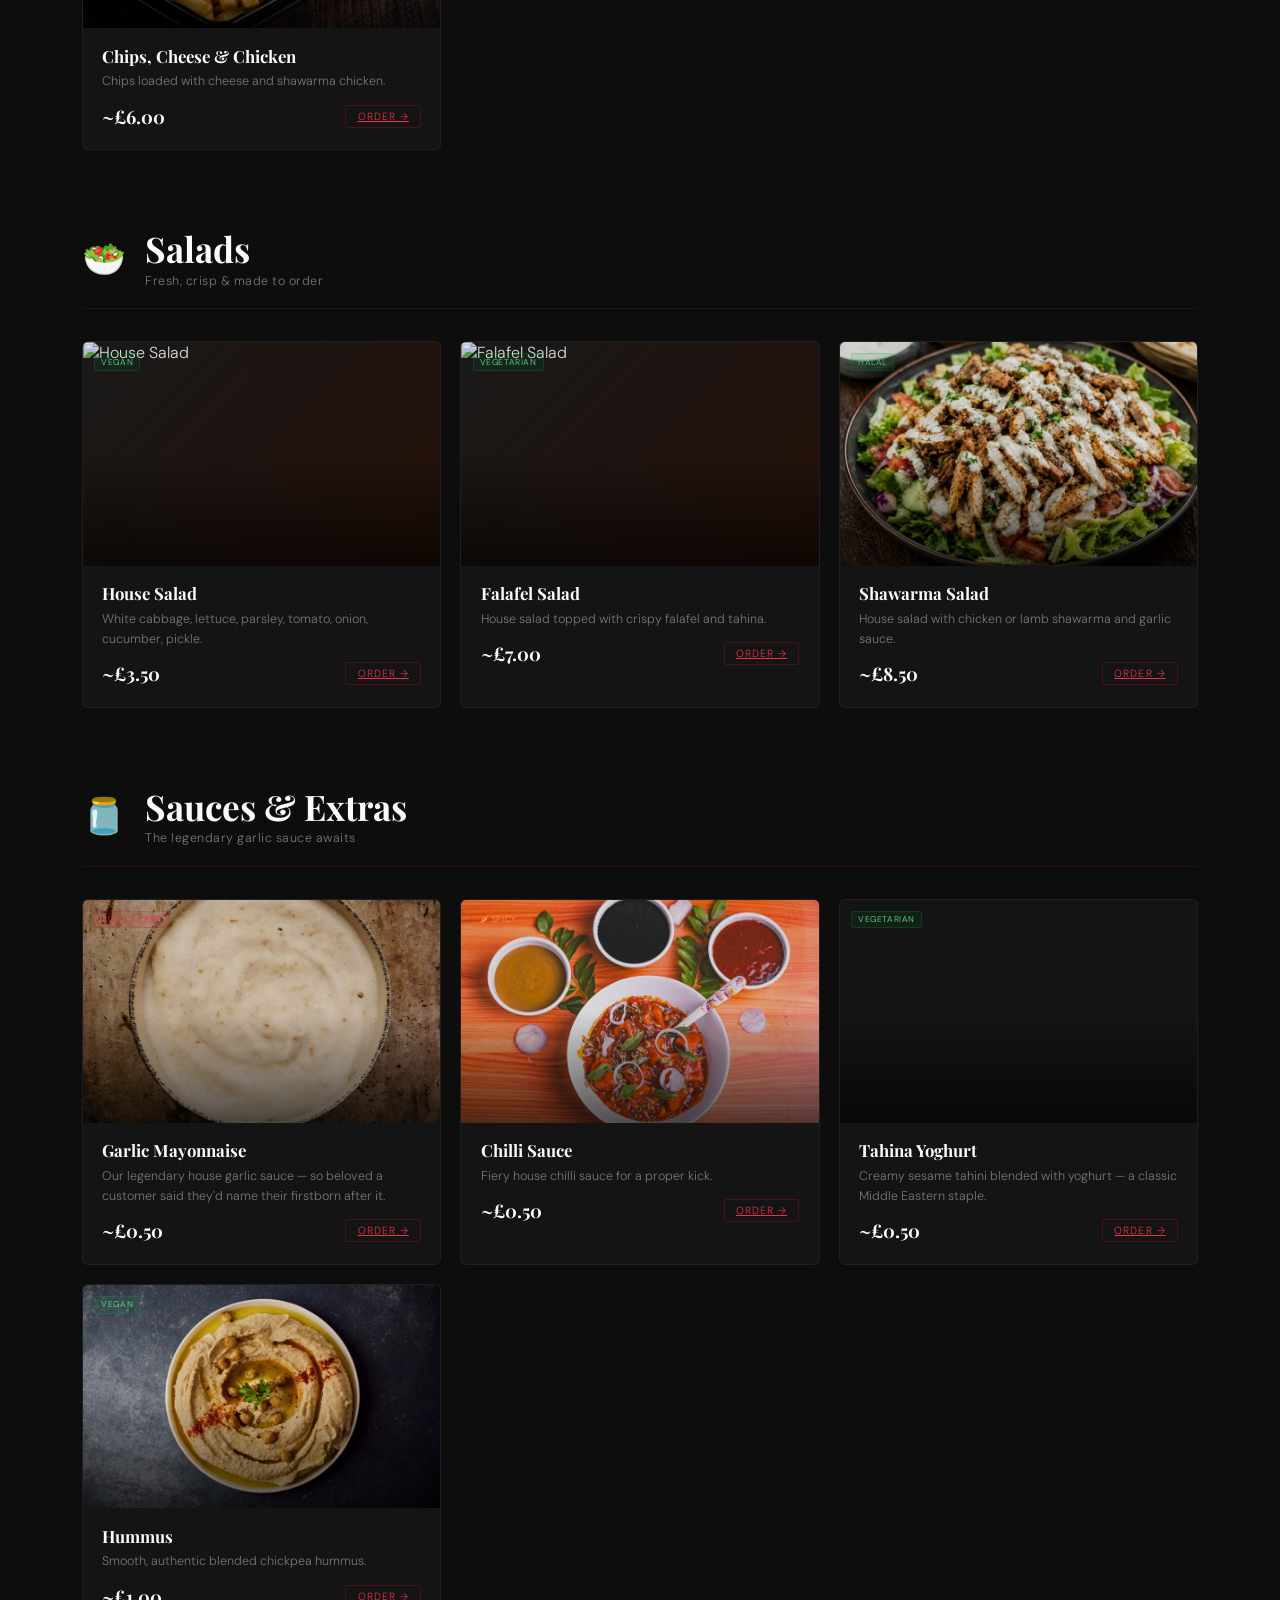
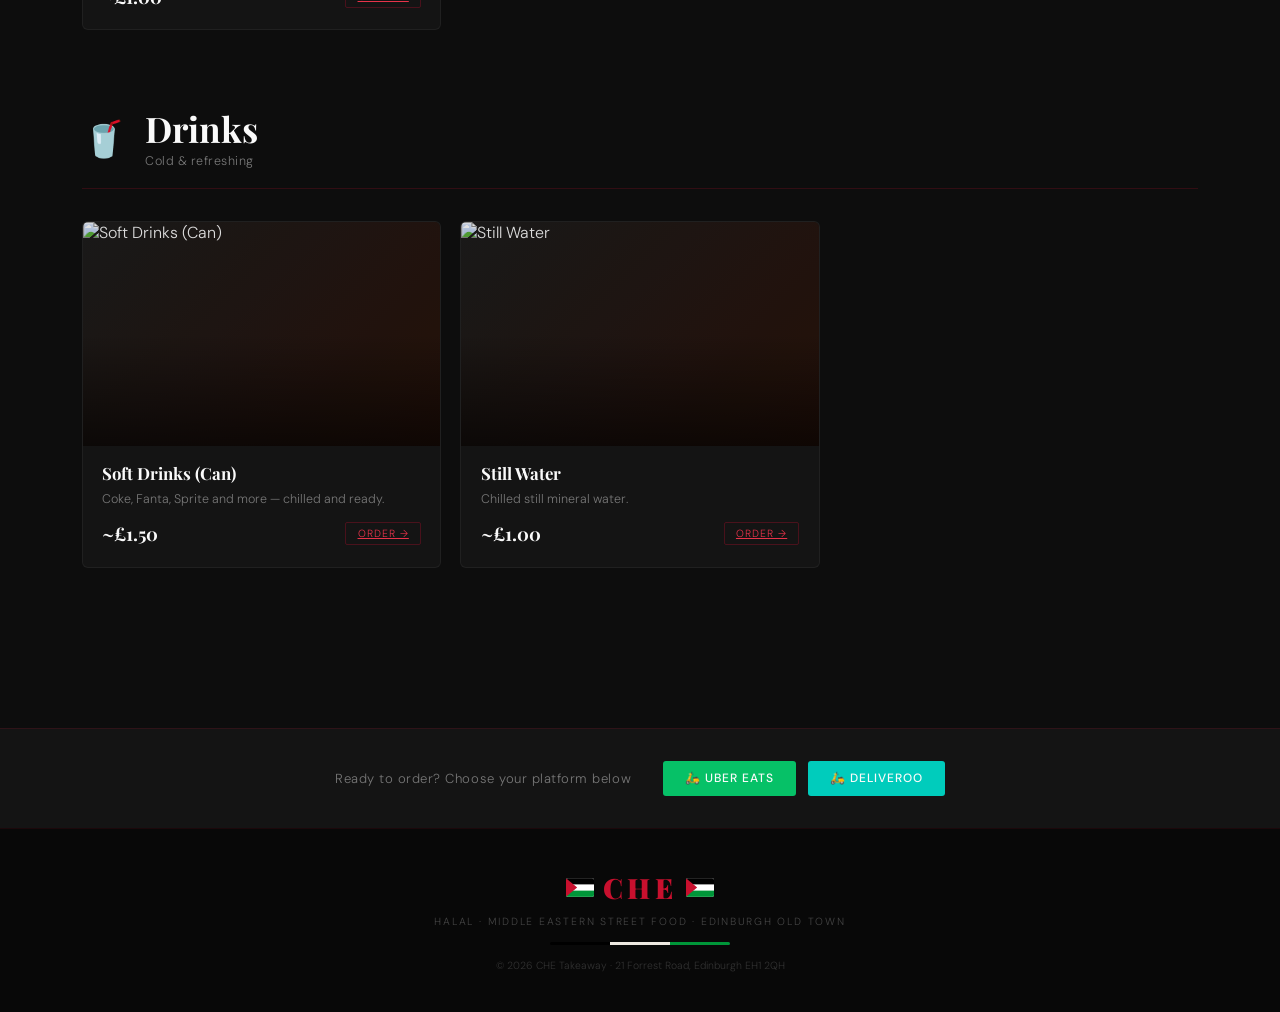
==== commit aeb4bc05: "fix menu photos unique per item + fix Deliveroo text" ====
--- a/menu.html
+++ b/menu.html
@@ -54,7 +54,7 @@
   <div class="menu-hero-content">
     <p class="menu-hero-eye">21 Forrest Road · Edinburgh · 100% Halal</p>
     <h1 class="menu-hero-title">Our <em>Menu</em></h1>
-    <p class="menu-hero-sub">Every item made fresh daily. Confirmed from our Uber Eats &amp; Just Eat listings.</p>
+    <p class="menu-hero-sub">Every item made fresh daily. Confirmed from our Uber Eats &amp; Deliveroo listings.</p>
   </div>
   <div class="flag-band"><div class="fb-blk"></div><div class="fb-wht"></div><div class="fb-grn"></div></div>
 </div>
--- a/style.css
+++ b/style.css
@@ -124,33 +124,110 @@
 .btn-order:hover { background: var(--red-l); }
 
 /* Hamburger */
-.ham { display: none; flex-direction: column; gap: 5px; cursor: pointer; padding: 8px; border: none; background: none; }
-.ham span { display: block; width: 22px; height: 1.5px; background: var(--wht); border-radius: 2px; transition: transform .3s, opacity .3s; }
-.ham.open span:first-child  { transform: translateY(6.5px) rotate(45deg); }
-.ham.open span:nth-child(2) { opacity: 0; }
-.ham.open span:last-child   { transform: translateY(-6.5px) rotate(-45deg); }
+.ham {
+  display: none;
+  position: relative;
+  cursor: pointer;
+  padding: 10px;
+  border: none;
+  background: none;
+  width: 44px; height: 44px;
+  align-items: center; justify-content: center;
+}
+.ham span {
+  display: block;
+  position: absolute;
+  height: 1.5px;
+  background: var(--wht);
+  border-radius: 2px;
+  left: 10px;
+  transition: transform .45s cubic-bezier(.23,1,.32,1),
+              width .45s cubic-bezier(.23,1,.32,1),
+              opacity .3s,
+              top .45s cubic-bezier(.23,1,.32,1);
+}
+.ham span:nth-child(1) { width: 24px; top: 14px; }
+.ham span:nth-child(2) { width: 16px; top: 21px; }
+.ham span:nth-child(3) { width: 20px; top: 28px; }
+/* open state — morphs to X with stagger */
+.ham.open span:nth-child(1) { top: 21px; width: 24px; transform: rotate(45deg); }
+.ham.open span:nth-child(2) { width: 0; opacity: 0; transform: translateX(8px); }
+.ham.open span:nth-child(3) { top: 21px; width: 24px; transform: rotate(-45deg); }
 
 /* Mobile drawer */
+@keyframes menuItemIn {
+  from { opacity: 0; transform: translateY(-14px); }
+  to   { opacity: 1; transform: translateY(0); }
+}
 .mob-menu {
-  position: fixed; inset: 0; z-index: 190;
-  background: rgba(13,13,13,.98); backdrop-filter: blur(20px); -webkit-backdrop-filter: blur(20px);
-  display: flex; flex-direction: column; align-items: center; justify-content: center;
-  padding: 5rem 2rem 3rem;
-  gap: 2.2rem;
+  position: fixed; top: 0; right: 0; bottom: 0; z-index: 190;
+  width: min(300px, 80vw);
+  background: rgba(13,13,13,.97); backdrop-filter: blur(20px); -webkit-backdrop-filter: blur(20px);
+  display: flex; flex-direction: column; align-items: flex-start; justify-content: center;
+  padding: 5rem 2.5rem 3rem;
+  gap: 0;
   overflow-y: auto;
-  opacity: 0; visibility: hidden; transition: opacity .35s, visibility .35s;
-}
-.mob-menu.open { opacity: 1; visibility: visible; }
+  transform: translateX(100%);
+  transition: transform .4s cubic-bezier(.4,0,.2,1);
+  box-shadow: -8px 0 40px rgba(0,0,0,.5);
+}
+.mob-menu.open { transform: translateX(0); }
+/* stagger children when open */
+.mob-menu.open .mob-link,
+.mob-menu.open .mob-btn {
+  animation: menuItemIn .35s cubic-bezier(.4,0,.2,1) both;
+}
+.mob-menu.open .mob-link:nth-child(1) { animation-delay: .08s; }
+.mob-menu.open .mob-link:nth-child(2) { animation-delay: .13s; }
+.mob-menu.open .mob-link:nth-child(3) { animation-delay: .18s; }
+.mob-menu.open .mob-link:nth-child(4) { animation-delay: .23s; }
+.mob-menu.open .mob-link:nth-child(5) { animation-delay: .28s; }
+.mob-menu.open .mob-btn:nth-child(1)  { animation-delay: .34s; }
+.mob-menu.open .mob-btn:nth-child(2)  { animation-delay: .39s; }
+/* overlay behind drawer */
+.mob-overlay {
+  position: fixed; inset: 0; z-index: 189;
+  background: rgba(0,0,0,.5);
+  opacity: 0; visibility: hidden;
+  transition: opacity .4s, visibility .4s;
+}
+.mob-overlay.open { opacity: 1; visibility: visible; }
 .mob-close { position: absolute; top: 1.2rem; right: 1.5rem; background: none; border: none; color: var(--grey); font-size: 1.5rem; cursor: pointer; padding: .5rem; line-height: 1; }
-.mob-nav { display: flex; flex-direction: column; align-items: center; gap: 1.4rem; width: 100%; }
-.mob-link { font-family: var(--fd); font-size: clamp(1.6rem, 7vw, 2.1rem); font-weight: 700; color: var(--wht); text-decoration: none; transition: color .2s; white-space: nowrap; }
-.mob-link:hover { color: var(--red-l); }
-.mob-order { display: flex; flex-direction: column; gap: .75rem; align-items: center; width: 100%; max-width: 260px; }
-.mob-btn { font-size: .78rem; letter-spacing: .08em; text-transform: uppercase; padding: .75rem 1.5rem; border-radius: 3px; text-decoration: none; color: var(--wht); font-family: var(--fb); width: 100%; text-align: center; }
+.mob-nav { display: flex; flex-direction: column; align-items: flex-start; gap: 0; width: 100%; }
+.mob-link {
+  font-family: var(--fb); font-size: .8rem; font-weight: 500;
+  letter-spacing: .12em; text-transform: uppercase;
+  color: var(--grey); text-decoration: none;
+  padding: .9rem 0.4rem;
+  width: 100%;
+  border-bottom: 1px solid rgba(255,255,255,.07);
+  position: relative;
+  transition: color .2s, padding-left .2s;
+}
+.mob-link:first-child { border-top: 1px solid rgba(255,255,255,.07); }
+.mob-link::before {
+  content: '';
+  position: absolute; left: 0; top: 50%;
+  transform: translateY(-50%) scaleY(0);
+  width: 2px; height: 60%;
+  background: var(--red-l);
+  transition: transform .2s cubic-bezier(.4,0,.2,1);
+  border-radius: 2px;
+}
+.mob-link:hover { color: var(--wht); padding-left: 1rem; }
+.mob-link:hover::before { transform: translateY(-50%) scaleY(1); }
+.mob-order { display: flex; flex-direction: column; gap: .65rem; width: 100%; margin-top: 2rem; }
+.mob-btn {
+  font-size: .75rem; letter-spacing: .08em; text-transform: uppercase;
+  padding: .75rem 1.2rem; border-radius: 3px; text-decoration: none;
+  color: var(--wht); font-family: var(--fb); text-align: center;
+  transition: filter .2s, transform .15s;
+}
+.mob-btn:hover { filter: brightness(1.15); transform: translateY(-1px); }
 .mob-btn.ue { background: #06C167; }
 .mob-btn.je { background: #FF8000; }
 .mob-btn.dr { background: #00CCBC; }
-.mob-flags { display: flex; gap: 10px; }
+.mob-flags { display: none; }
 
 /* ══════════════════════════════════
    HERO
@@ -402,3 +479,137 @@
   .showcase-grid { grid-template-columns: 1fr; }
   .app-card { width: 100%; max-width: 300px; }
 }
+
+/* ══════════════════════════════════
+   PREMIUM ANIMATIONS
+══════════════════════════════════ */
+
+/* ── Cursor spotlight ── */
+.cursor-glow {
+  position: fixed; pointer-events: none; z-index: 9999;
+  width: 500px; height: 500px;
+  border-radius: 50%;
+  background: radial-gradient(circle, rgba(200,16,46,.07) 0%, transparent 70%);
+  transform: translate(-50%, -50%);
+  transition: opacity .4s;
+  opacity: 0;
+}
+body:hover .cursor-glow { opacity: 1; }
+
+/* ── Letter split hero title ── */
+.hero-title .char {
+  display: inline-block;
+  opacity: 0;
+  transform: translateY(60px) rotate(4deg);
+  animation: charIn .7s var(--ease) forwards;
+}
+@keyframes charIn {
+  to { opacity: 1; transform: none; }
+}
+
+/* ── Word split for section titles ── */
+.split-word {
+  display: inline-block;
+  overflow: hidden;
+  vertical-align: bottom;
+  margin-right: .22em;
+}
+.split-word .word-inner {
+  display: inline-block;
+  transform: translateY(110%);
+  transition: transform .75s var(--ease);
+}
+[data-anim].visible .split-word .word-inner { transform: translateY(0); }
+
+/* ── Food card image reveal wipe ── */
+.food-card { overflow: hidden; position: relative; }
+.food-card::after {
+  content: '';
+  position: absolute; inset: 0;
+  background: var(--blk);
+  transform: scaleX(1);
+  transform-origin: left;
+  transition: transform .8s var(--ease);
+  z-index: 2;
+}
+.food-card.visible::after { transform: scaleX(0); transform-origin: right; }
+.food-card img {
+  transform: scale(1.08);
+  transition: transform .8s var(--ease), filter .4s;
+}
+.food-card.visible img { transform: scale(1); }
+@media (hover: hover) {
+  .food-card:hover img { transform: scale(1.06) !important; filter: brightness(1.1); }
+}
+
+/* ── Magnetic button effect ── */
+.btn-primary, .btn-ghost {
+  transition: transform .2s var(--ease), box-shadow .2s, background .2s, color .2s, border-color .2s;
+  will-change: transform;
+}
+.btn-primary:hover {
+  box-shadow: 0 12px 40px rgba(200,16,46,.35);
+  transform: translateY(-2px);
+}
+.btn-ghost:hover { transform: translateY(-2px); }
+
+/* ── Counting numbers ── */
+.stat-num {
+  transition: none;
+}
+.stat-num.counting { color: var(--red-l); }
+
+/* ── Review card hover shimmer ── */
+.review-card {
+  position: relative; overflow: hidden;
+  transition: transform .35s var(--ease), box-shadow .35s;
+}
+.review-card::before {
+  content: '';
+  position: absolute; top: 0; left: -100%;
+  width: 60%; height: 100%;
+  background: linear-gradient(90deg, transparent, rgba(255,255,255,.04), transparent);
+  transition: left .6s ease;
+  z-index: 1;
+}
+.review-card:hover { transform: translateY(-4px); box-shadow: 0 16px 48px rgba(0,0,0,.4); }
+.review-card:hover::before { left: 150%; }
+
+/* ── App card hover lift ── */
+.app-card {
+  transition: transform .35s var(--ease), box-shadow .35s, border-color .35s;
+}
+.app-card:hover {
+  transform: translateY(-6px);
+  box-shadow: 0 20px 60px rgba(0,0,0,.5);
+  border-color: rgba(255,255,255,.15);
+}
+
+/* ── Scroll progress bar ── */
+.scroll-progress {
+  position: fixed; top: 0; left: 0; z-index: 300;
+  height: 2px; width: 0%;
+  background: linear-gradient(90deg, var(--red), var(--red-l));
+  transition: width .1s linear;
+  pointer-events: none;
+}
+
+/* ── Stat card entrance ── */
+.stat { transition: transform .35s var(--ease); }
+@media (hover: hover) { .stat:hover { transform: translateY(-3px); } }
+
+/* ── Mobile animation fixes ── */
+@media (max-width: 768px) {
+  /* Reduce motion intensity on mobile for performance */
+  [data-anim="fade-left"]  { transform: translateX(-20px); }
+  [data-anim="fade-right"] { transform: translateX(20px); }
+  [data-anim="fade-up"]    { transform: translateY(20px); }
+  /* Word split still works but faster */
+  .split-word .word-inner { transition-duration: .55s; }
+  /* Buttons — no transform hover on touch */
+  .btn-primary:hover, .btn-ghost:hover { transform: none; }
+  .app-card:hover { transform: none; box-shadow: none; }
+  .review-card:hover { transform: none; }
+  /* Hero chars slightly smaller stagger on mobile */
+  .hero-title .char { animation-duration: .5s; }
+}
